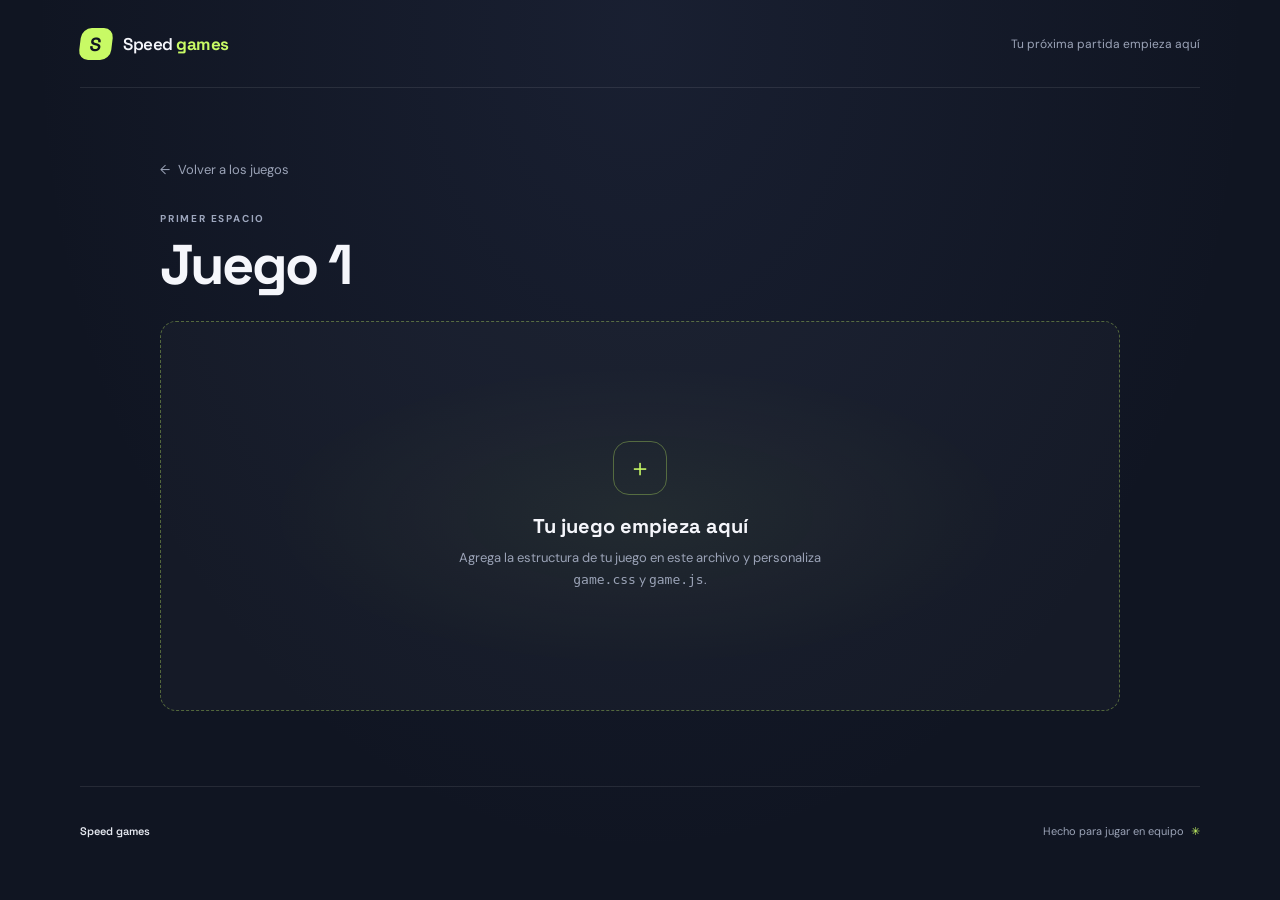
==== juegos/juego-1/index.html @ b3da5c05 "principal" ====
<!doctype html>
<html lang="es">
<head>
  <meta charset="utf-8">
  <meta name="viewport" content="width=device-width, initial-scale=1">
  <meta name="theme-color" content="#101522">
  <title>Juego 1 | Speed games</title>
  <link rel="stylesheet" href="../../styles.css">
  <link rel="stylesheet" href="game.css">
  <script src="game.js" defer></script>
</head>
<body>
  <header class="site-header">
    <a class="brand" href="../../index.html" aria-label="Speed games, inicio">
      <span class="brand-mark" aria-hidden="true">S</span>
      <span>Speed <strong>games</strong></span>
    </a>
    <span class="header-note">Tu próxima partida empieza aquí</span>
  </header>
  <main class="game-page">
    <a class="back-link" href="../../index.html"><span aria-hidden="true">←</span> Volver a los juegos</a>
    <p class="eyebrow">PRIMER ESPACIO</p>
    <h1>Juego 1</h1>
    <section class="game-stage" aria-label="Área de juego">
      <div class="stage-message">
        <span class="stage-symbol" aria-hidden="true">＋</span>
        <h2>Tu juego empieza aquí</h2>
        <p>Agrega la estructura de tu juego en este archivo y personaliza <code>game.css</code> y <code>game.js</code>.</p>
      </div>
    </section>
  </main>
  <footer class="site-footer">
    <span>Speed games</span>
    <span>Hecho para jugar en equipo <span aria-hidden="true">✳</span></span>
  </footer>
</body>
</html>
---- styles.css ----
@import url("https://fonts.googleapis.com/css2?family=DM+Sans:wght@400;500;600;700&family=Space+Grotesk:wght@400;500;600;700&display=swap");

:root {
  color-scheme: dark;
  font-family: "DM Sans", sans-serif;
  color: #f5f6fb;
  background: #101522;
  font-synthesis: none;
  text-rendering: optimizeLegibility;
  --muted: #9ba3b7;
  --lime: #c8fa65;
}

* {
  box-sizing: border-box;
}

body {
  min-width: 320px;
  min-height: 100vh;
  margin: 0;
  background:
    radial-gradient(ellipse at 50% 3%, rgba(86, 102, 153, 0.13), transparent 38rem),
    #101522;
}

a {
  color: inherit;
}

.site-header,
.site-footer {
  display: flex;
  align-items: center;
  justify-content: space-between;
  width: min(1120px, calc(100% - 64px));
  margin-inline: auto;
}

.site-header {
  height: 88px;
  border-bottom: 1px solid rgba(255, 255, 255, 0.09);
}

.brand {
  display: inline-flex;
  align-items: center;
  gap: 11px;
  font-family: "Space Grotesk", sans-serif;
  font-size: 17px;
  font-weight: 600;
  text-decoration: none;
  letter-spacing: -0.5px;
}

.brand strong {
  color: var(--lime);
}

.brand-mark {
  display: grid;
  width: 32px;
  height: 32px;
  place-items: center;
  border-radius: 10px;
  color: #101522;
  background: var(--lime);
  font-size: 19px;
  font-weight: 700;
  transform: skew(-7deg);
}

.header-note {
  color: var(--muted);
  font-size: 12px;
}

.hero {
  padding: 94px 24px 73px;
  text-align: center;
}

.eyebrow {
  margin: 0;
  color: #9da6bd;
  font-size: 10px;
  font-weight: 700;
  letter-spacing: 1.8px;
}

.hero .eyebrow {
  display: inline-flex;
  align-items: center;
  gap: 9px;
}

.status-dot {
  width: 7px;
  height: 7px;
  border-radius: 50%;
  background: var(--lime);
  box-shadow: 0 0 12px rgba(200, 250, 101, 0.6);
}

h1,
h2,
h3,
p {
  margin-top: 0;
}

h1,
h2,
h3 {
  font-family: "Space Grotesk", sans-serif;
}

h1 {
  margin: 19px 0 12px;
  font-size: clamp(52px, 8vw, 82px);
  line-height: 1;
  letter-spacing: -5px;
}

h1 span {
  color: var(--lime);
}

.hero-copy {
  margin: 0;
  color: var(--muted);
  font-size: 15px;
  line-height: 1.8;
}

.games-section {
  width: min(1120px, calc(100% - 64px));
  margin: 0 auto;
}

.section-heading {
  display: flex;
  align-items: end;
  justify-content: space-between;
  margin-bottom: 22px;
}

.section-heading h2 {
  margin: 8px 0 0;
  font-size: 24px;
  letter-spacing: -0.7px;
}

.game-count {
  color: var(--lime);
  font-family: "Space Grotesk", sans-serif;
  font-size: 15px;
  font-weight: 700;
}

.game-count span {
  margin-left: 5px;
  color: var(--muted);
  font-family: "DM Sans", sans-serif;
  font-size: 9px;
  letter-spacing: 1.2px;
}

.game-grid {
  display: grid;
  grid-template-columns: repeat(3, minmax(0, 1fr));
  gap: 18px;
}

.game-card {
  position: relative;
  display: flex;
  min-height: 286px;
  flex-direction: column;
  justify-content: space-between;
  overflow: hidden;
  padding: 23px;
  border: 1px solid rgba(255, 255, 255, 0.1);
  border-radius: 15px;
  background: linear-gradient(145deg, rgba(255, 255, 255, 0.055), rgba(255, 255, 255, 0.015));
  transition: border-color 180ms ease, transform 180ms ease, background 180ms ease;
}

.game-card:hover {
  transform: translateY(-4px);
  border-color: rgba(200, 250, 101, 0.46);
  background: linear-gradient(145deg, rgba(200, 250, 101, 0.08), rgba(255, 255, 255, 0.018));
}

.card-topline {
  display: flex;
  align-items: center;
  justify-content: space-between;
  color: #b6bed0;
  font-family: "Space Grotesk", sans-serif;
  font-size: 12px;
}

.card-icon {
  display: grid;
  width: 29px;
  height: 29px;
  place-items: center;
  border: 1px solid rgba(255, 255, 255, 0.16);
  border-radius: 50%;
  color: var(--lime);
  font-size: 15px;
}

.card-content {
  position: relative;
  z-index: 1;
}

.card-category {
  margin-bottom: 9px;
  color: #a4adc1;
  font-size: 9px;
  font-weight: 700;
  letter-spacing: 1.45px;
}

.game-card h3 {
  margin-bottom: 7px;
  font-size: 25px;
  letter-spacing: -0.8px;
}

.card-description {
  margin-bottom: 22px;
  color: var(--muted);
  font-size: 12px;
  line-height: 1.6;
}

.play-link {
  display: inline-flex;
  align-items: center;
  gap: 9px;
  color: var(--lime);
  font-size: 12px;
  font-weight: 700;
  text-decoration: none;
}

.play-link span {
  font-size: 17px;
  transition: transform 180ms ease;
}

.play-link:hover span {
  transform: translateX(4px);
}

.play-link:focus-visible,
.brand:focus-visible,
.back-link:focus-visible {
  outline: 2px solid var(--lime);
  outline-offset: 4px;
  border-radius: 3px;
}

.card-decoration {
  position: absolute;
  right: -9px;
  bottom: -33px;
  color: rgba(255, 255, 255, 0.027);
  font-family: "Space Grotesk", sans-serif;
  font-size: 150px;
  font-weight: 700;
  line-height: 1;
  pointer-events: none;
}

.game-card--two .card-icon {
  color: #9f9aff;
}

.game-card--three .card-icon {
  color: #ff9a76;
}

.site-footer {
  min-height: 88px;
  margin-top: 75px;
  border-top: 1px solid rgba(255, 255, 255, 0.09);
  color: var(--muted);
  font-size: 11px;
}

.site-footer > span:first-child {
  color: #e5e8f0;
  font-family: "Space Grotesk", sans-serif;
  font-weight: 600;
}

.site-footer > span:last-child span {
  margin-left: 4px;
  color: var(--lime);
}

.game-page {
  width: min(960px, calc(100% - 48px));
  margin: 70px auto 0;
}

.back-link {
  display: inline-flex;
  align-items: center;
  gap: 8px;
  margin-bottom: 34px;
  color: var(--muted);
  font-size: 13px;
  text-decoration: none;
}

.back-link:hover {
  color: var(--lime);
}

.game-page h1 {
  margin: 12px 0 28px;
  font-size: clamp(38px, 6vw, 56px);
  letter-spacing: -2.5px;
}

.game-stage {
  display: grid;
  min-height: 390px;
  padding: 32px;
  place-items: center;
  border: 1px dashed rgba(200, 250, 101, 0.35);
  border-radius: 16px;
  background:
    radial-gradient(ellipse at center, rgba(200, 250, 101, 0.055), transparent 55%),
    rgba(255, 255, 255, 0.025);
  text-align: center;
}

.stage-message {
  max-width: 410px;
}

.stage-symbol {
  display: grid;
  width: 54px;
  height: 54px;
  margin: 0 auto 18px;
  place-items: center;
  border: 1px solid rgba(200, 250, 101, 0.32);
  border-radius: 16px;
  color: var(--lime);
  font-size: 24px;
}

.stage-message h2 {
  margin-bottom: 8px;
  font-size: 20px;
}

.stage-message p {
  margin-bottom: 0;
  color: var(--muted);
  font-size: 13px;
  line-height: 1.7;
}

@media (max-width: 760px) {
  .game-grid {
    grid-template-columns: 1fr;
  }

  .game-card {
    min-height: 245px;
  }

  .hero {
    padding: 76px 24px 58px;
  }

  .site-footer {
    margin-top: 54px;
  }
}

@media (max-width: 480px) {
  .site-header,
  .site-footer,
  .games-section {
    width: calc(100% - 40px);
  }

  .header-note {
    max-width: 115px;
    text-align: right;
  }

  h1 {
    letter-spacing: -3px;
  }

  .site-footer {
    gap: 15px;
    font-size: 10px;
  }

  .game-page {
    margin-top: 44px;
  }

  .game-stage {
    min-height: 320px;
    padding: 22px;
  }
}

@media (prefers-reduced-motion: reduce) {
  *,
  *::before,
  *::after {
    scroll-behavior: auto !important;
    transition-duration: 0.01ms !important;
  }
}
---- juegos/juego-1/game.css ----
/* Agrega aquí los estilos propios del Juego 1. */
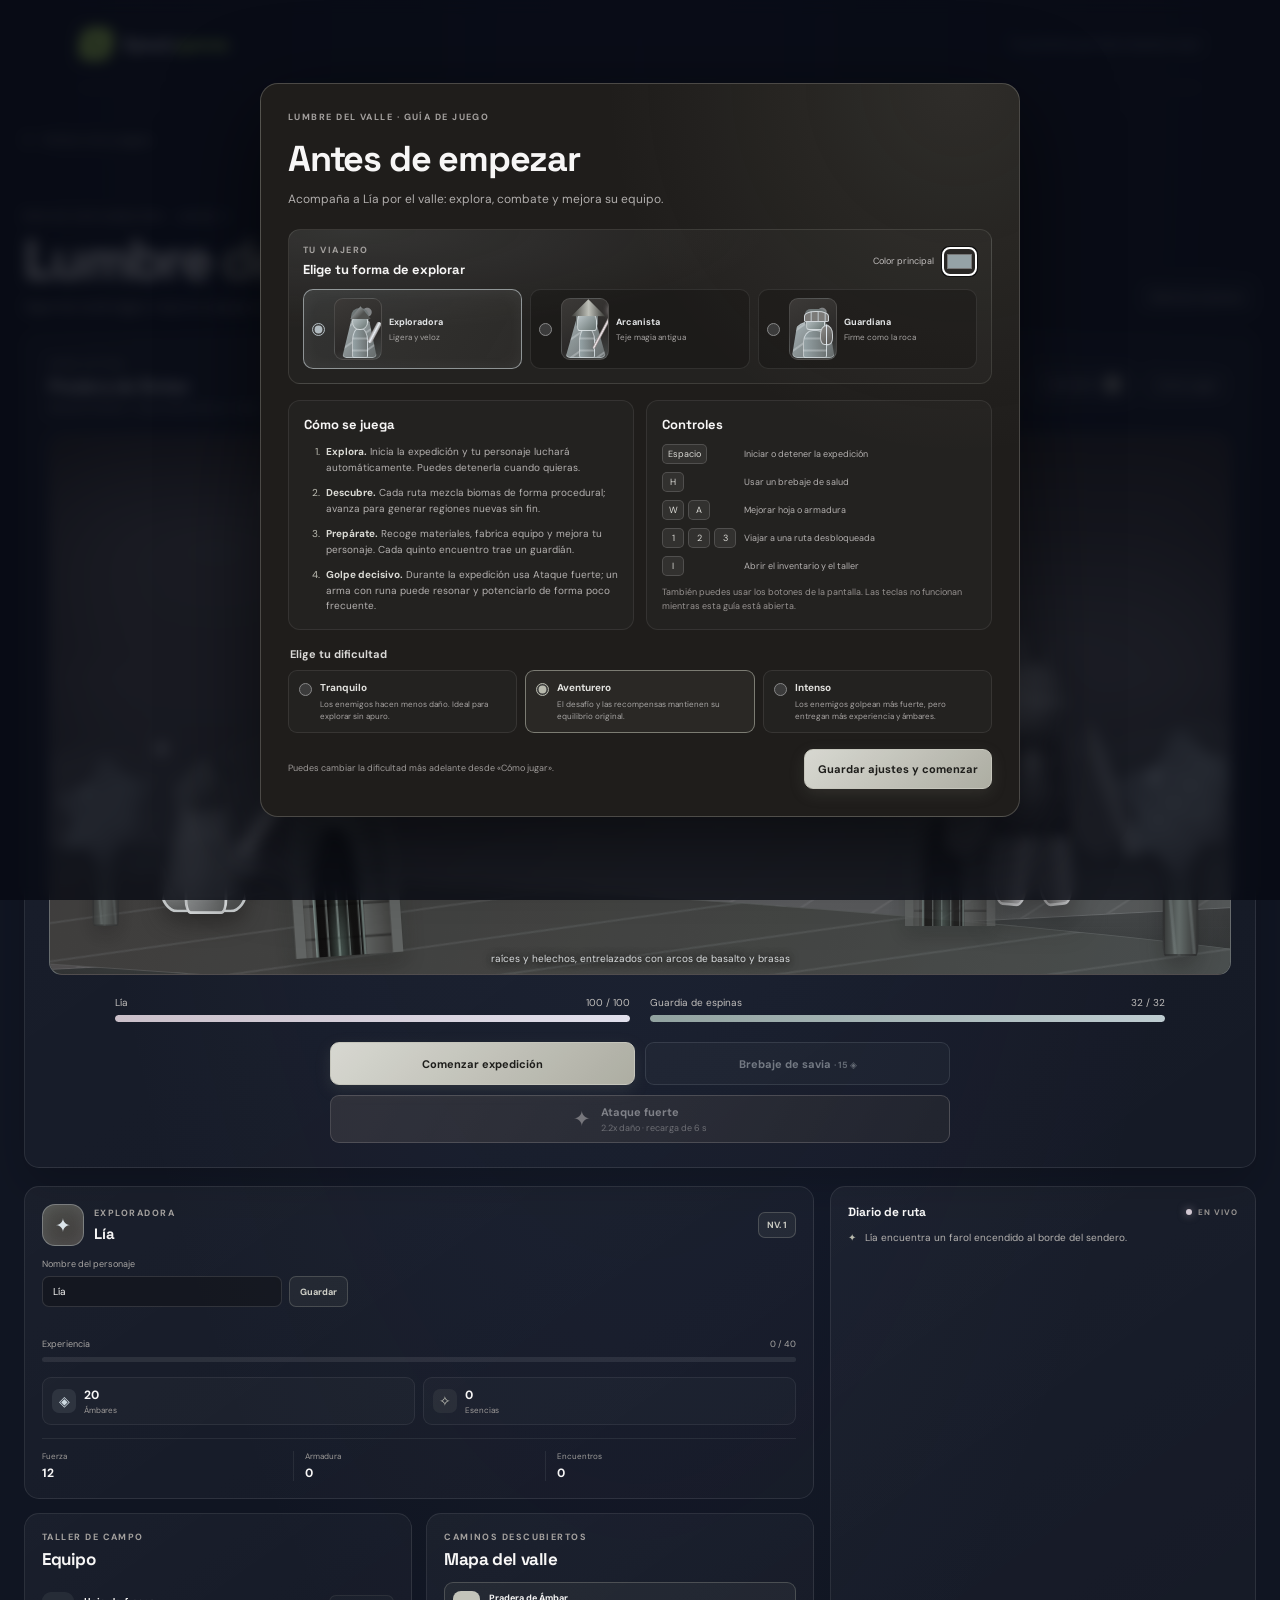
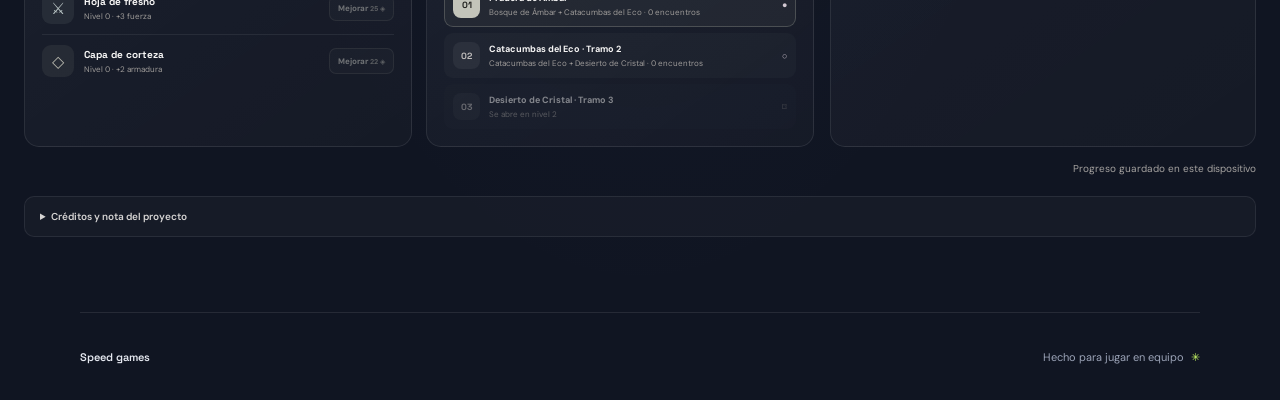
==== commit 3a6a3f3c: "lumbre del valle" ====
--- a/juegos/juego-1/index.html
+++ b/juegos/juego-1/index.html
@@ -4,12 +4,13 @@
   <meta charset="utf-8">
   <meta name="viewport" content="width=device-width, initial-scale=1">
   <meta name="theme-color" content="#101522">
-  <title>Juego 1 | Speed games</title>
+  <meta name="description" content="Explora mundos procedurales sin fin y elige tu personaje en Lumbre del Valle, un RPG original de Speed games.">
+  <title>Lumbre del Valle | Speed games</title>
   <link rel="stylesheet" href="../../styles.css">
   <link rel="stylesheet" href="game.css">
   <script src="game.js" defer></script>
 </head>
-<body>
+<body class="game-theme-blue">
   <header class="site-header">
     <a class="brand" href="../../index.html" aria-label="Speed games, inicio">
       <span class="brand-mark" aria-hidden="true">S</span>
@@ -17,18 +18,357 @@
     </a>
     <span class="header-note">Tu próxima partida empieza aquí</span>
   </header>
-  <main class="game-page">
+
+  <main class="game-page expedition-page">
     <a class="back-link" href="../../index.html"><span aria-hidden="true">←</span> Volver a los juegos</a>
-    <p class="eyebrow">PRIMER ESPACIO</p>
-    <h1>Juego 1</h1>
-    <section class="game-stage" aria-label="Área de juego">
-      <div class="stage-message">
-        <span class="stage-symbol" aria-hidden="true">＋</span>
-        <h2>Tu juego empieza aquí</h2>
-        <p>Agrega la estructura de tu juego en este archivo y personaliza <code>game.css</code> y <code>game.js</code>.</p>
+
+    <section class="expedition-heading" aria-labelledby="game-title">
+      <div>
+        <p class="eyebrow">RPG DE EXPLORACIÓN · JUEGO 1</p>
+        <h1 id="game-title">Lumbre <span>del Valle</span></h1>
+        <p class="expedition-subtitle">Sigue las luciérnagas, mejora tu equipo y descubre qué despierta bajo las raíces.</p>
+      </div>
+      <div class="heading-actions">
+        <button class="quiet-button" id="reset-game" type="button">Reiniciar aventura</button>
       </div>
     </section>
+
+    <div class="game-layout">
+      <section class="adventure-panel" aria-label="Expedición">
+        <div class="panel-heading">
+          <div>
+            <p class="panel-kicker">ZONA ACTUAL</p>
+            <h2 id="zone-name">Pradera de Ámbar</h2>
+            <p class="world-mix" id="world-mix">Bosque de Ámbar · Ruinas antiguas</p>
+          </div>
+          <div class="game-screen-controls">
+            <div class="panel-badges">
+              <span class="mode-pill" id="mode-indicator">AVENTURERO</span>
+              <span class="enemy-tag" id="enemy-tag">CRIATURA</span>
+            </div>
+            <div class="screen-actions">
+              <button class="quiet-button inventory-open" id="inventory-open" type="button">Inventario <span class="inventory-count" id="inventory-count">0</span></button>
+              <button class="quiet-button" id="guide-open" type="button">Cómo jugar</button>
+            </div>
+          </div>
+        </div>
+
+        <div class="landscape-scene" id="landscape-scene" data-biome="forest" data-secondary="dungeon" data-variant="0" aria-label="Escena de aventura">
+          <span class="scene-moon" aria-hidden="true"></span>
+          <span class="scene-star scene-star--one" aria-hidden="true">✦</span>
+          <span class="scene-star scene-star--two" aria-hidden="true">✧</span>
+          <div class="scene-ridges" aria-hidden="true">
+            <span class="scene-ridge scene-ridge--far"></span>
+            <span class="scene-ridge scene-ridge--near"></span>
+          </div>
+          <span class="scene-hill scene-hill--far" aria-hidden="true"></span>
+          <span class="scene-hill scene-hill--near" aria-hidden="true"></span>
+          <div class="world-props" id="world-props" aria-hidden="true"></div>
+
+          <div class="duel">
+            <div class="traveler" id="traveler" aria-label="Lía, exploradora">
+              <span class="traveler-lantern" aria-hidden="true">✦</span>
+              <span class="traveler-hood" aria-hidden="true"></span>
+              <span class="traveler-cape" aria-hidden="true"></span>
+              <span class="traveler-body" aria-hidden="true"></span>
+              <img class="traveler-armor" id="armor-design-in-scene" alt="" hidden>
+              <span class="traveler-head" aria-hidden="true"></span>
+              <span class="traveler-satchel" aria-hidden="true"></span>
+              <span class="traveler-weapon" aria-hidden="true"></span>
+            </div>
+            <span class="duel-spark" aria-hidden="true">✧</span>
+            <div class="creature" id="creature" role="img" aria-label="Enemigo">
+              <span class="monster-silhouette" aria-hidden="true">
+                <span class="monster-aura"></span>
+                <span class="monster-crown"></span>
+                <span class="monster-arm monster-arm--left"></span>
+                <span class="monster-arm monster-arm--right"></span>
+                <span class="monster-head"><span class="monster-eyes"></span></span>
+                <span class="monster-torso"><span class="monster-mark"></span></span>
+                <span class="monster-leg monster-leg--left"></span>
+                <span class="monster-leg monster-leg--right"></span>
+                <span class="monster-weapon"></span>
+                <span class="monster-tail"></span>
+              </span>
+            </div>
+          </div>
+          <p class="scene-caption" id="scene-caption">La bruma se abre a tu paso.</p>
+        </div>
+
+        <div class="combat-bars">
+          <div class="health-row">
+            <div class="bar-label"><span id="hero-name">Lía</span><span id="hero-hp-label">100 / 100</span></div>
+            <div class="meter"><span class="meter-fill meter-fill--hero" id="hero-health"></span></div>
+          </div>
+          <div class="health-row">
+            <div class="bar-label"><span id="enemy-name">Brote feral</span><span id="enemy-hp-label">28 / 28</span></div>
+            <div class="meter"><span class="meter-fill meter-fill--enemy" id="enemy-health"></span></div>
+          </div>
+        </div>
+
+        <div class="action-row">
+          <button class="primary-action" id="expedition-toggle" type="button">Comenzar expedición</button>
+          <button class="secondary-action" id="heal-button" type="button">Brebaje de savia <span id="potion-cost">· 15 ◈</span></button>
+          <button class="strong-action" id="strong-attack-button" type="button" disabled aria-describedby="strong-attack-hint">
+            <span class="strong-action-icon" aria-hidden="true">✦</span>
+            <span class="strong-action-copy">
+              <strong id="strong-attack-label">Ataque fuerte</strong>
+              <small id="strong-attack-hint">2.2x daño · disponible durante el combate</small>
+            </span>
+          </button>
+        </div>
+
+      </section>
+
+      <section class="lower-dashboard" aria-label="Información de la aventura">
+        <aside class="side-column" aria-label="Personaje y equipo">
+        <section class="character-panel">
+          <div class="character-heading">
+            <div class="portrait" aria-hidden="true"><span>✦</span></div>
+            <div>
+              <p class="panel-kicker" id="hero-role">EXPLORADORA</p>
+              <h2 id="character-name">Lía</h2>
+            </div>
+            <span class="level-badge">NV. <span id="hero-level">1</span></span>
+          </div>
+          <form class="name-editor" id="character-name-form">
+            <label for="character-name-input">Nombre del personaje</label>
+            <div class="name-editor-row">
+              <input id="character-name-input" name="character-name" type="text" maxlength="18" value="Lía" autocomplete="off" required>
+              <button class="name-save-button" type="submit">Guardar</button>
+            </div>
+            <span class="name-status" id="character-name-status" role="status" aria-live="polite"></span>
+          </form>
+          <div class="xp-heading"><span>Experiencia</span><span id="xp-label">0 / 40</span></div>
+          <div class="meter meter--xp"><span class="meter-fill meter-fill--xp" id="xp-meter"></span></div>
+          <div class="resource-grid">
+            <div class="resource"><span class="resource-icon resource-icon--coin" aria-hidden="true">◈</span><span><strong id="coin-count">20</strong><small>Ámbares</small></span></div>
+            <div class="resource"><span class="resource-icon resource-icon--essence" aria-hidden="true">✧</span><span><strong id="essence-count">0</strong><small>Esencias</small></span></div>
+          </div>
+          <div class="stat-grid">
+            <div><span>Fuerza</span><strong id="attack-stat">12</strong></div>
+            <div><span>Armadura</span><strong id="armor-stat">0</strong></div>
+            <div><span>Encuentros</span><strong id="kill-count">0</strong></div>
+          </div>
+        </section>
+
+        <section class="equipment-panel" aria-labelledby="equipment-title">
+          <div class="panel-section-heading">
+            <div><p class="panel-kicker">TALLER DE CAMPO</p><h2 id="equipment-title">Equipo</h2></div>
+          </div>
+          <article class="upgrade-card">
+            <div class="upgrade-icon upgrade-icon--blade" aria-hidden="true">⚔</div>
+            <div class="upgrade-copy"><h3>Hoja de fresno</h3><p>Nivel <span id="weapon-level">0</span> · +3 fuerza</p></div>
+            <button class="upgrade-button" id="weapon-upgrade" type="button">Mejorar <span id="weapon-cost">25 ◈</span></button>
+          </article>
+          <article class="upgrade-card">
+            <div class="upgrade-icon upgrade-icon--cloak" aria-hidden="true">◇</div>
+            <div class="upgrade-copy"><h3>Capa de corteza</h3><p>Nivel <span id="armor-level">0</span> · +2 armadura</p></div>
+            <button class="upgrade-button" id="armor-upgrade" type="button">Mejorar <span id="armor-cost">22 ◈</span></button>
+          </article>
+        </section>
+
+        <section class="route-panel" aria-labelledby="route-title">
+          <div class="panel-section-heading">
+            <div><p class="panel-kicker">CAMINOS DESCUBIERTOS</p><h2 id="route-title">Mapa del valle</h2></div>
+          </div>
+          <div class="route-list" id="route-list">
+            <button class="route-button" type="button" data-zone="0">
+              <span class="route-marker" aria-hidden="true">01</span><span class="route-copy"><strong>Pradera de Ámbar</strong><small>Entre hierbas doradas</small></span><span class="route-state" aria-hidden="true">●</span>
+            </button>
+            <button class="route-button" type="button" data-zone="1" data-required-level="3">
+              <span class="route-marker" aria-hidden="true">02</span><span class="route-copy"><strong>Laguna de Vidrio</strong><small>Se abre en nivel 3</small></span><span class="route-state" aria-hidden="true">⌑</span>
+            </button>
+            <button class="route-button" type="button" data-zone="2" data-required-level="5">
+              <span class="route-marker" aria-hidden="true">03</span><span class="route-copy"><strong>Ruinas Celestes</strong><small>Se abre en nivel 5</small></span><span class="route-state" aria-hidden="true">⌑</span>
+            </button>
+          </div>
+        </section>
+        </aside>
+
+        <section class="journal lower-info-panel" aria-labelledby="journal-title">
+          <div class="journal-heading">
+            <h3 id="journal-title">Diario de ruta</h3>
+            <span class="live-indicator"><span aria-hidden="true"></span> EN VIVO</span>
+          </div>
+          <ol class="journal-list" id="journal-list" aria-live="polite" aria-relevant="additions"></ol>
+        </section>
+      </section>
+    </div>
+
+    <div class="save-status" id="save-status" role="status" aria-live="polite">Progreso guardado en este dispositivo</div>
+
+    <details class="credits-panel">
+      <summary>Créditos y nota del proyecto</summary>
+      <p><strong>Lumbre del Valle</strong> es una creación original para Speed games. Su código, mundo, personajes, textos e interfaz se han creado para este proyecto. Stone Story RPG se reconoce únicamente como la referencia mencionada por el equipo; este juego no está afiliado a sus creadores ni utiliza sus recursos.</p>
+    </details>
   </main>
+
+  <dialog class="guide-dialog" id="guide-dialog" aria-labelledby="guide-title">
+    <div class="guide-card">
+      <div class="guide-topline">
+        <p class="panel-kicker">LUMBRE DEL VALLE · GUÍA DE JUEGO</p>
+        <button class="guide-close" id="guide-close" type="button" aria-label="Cerrar guía" hidden>×</button>
+      </div>
+      <h2 id="guide-title">Antes de empezar</h2>
+      <p class="guide-intro" id="guide-intro">Acompaña a Lía por el valle: explora, combate y mejora su equipo.</p>
+
+      <section class="hero-picker" aria-labelledby="hero-picker-title">
+        <div class="hero-picker-heading">
+          <div>
+            <p class="panel-kicker">TU VIAJERO</p>
+            <h3 id="hero-picker-title">Elige tu forma de explorar</h3>
+          </div>
+          <label class="hero-color-picker" for="hero-color-picker">
+            Color principal
+            <input id="hero-color-picker" type="color" value="#d59663">
+          </label>
+        </div>
+        <div class="hero-options">
+          <label class="hero-option">
+            <input type="radio" name="hero-style" value="scout" checked>
+            <span class="hero-preview hero-preview--scout" aria-hidden="true">
+              <span class="preview-cape"></span><span class="preview-body"></span>
+              <span class="preview-head"></span><span class="preview-gear"></span>
+            </span>
+            <span class="hero-option-copy"><strong>Exploradora</strong><small>Ligera y veloz</small></span>
+          </label>
+          <label class="hero-option">
+            <input type="radio" name="hero-style" value="arcanist">
+            <span class="hero-preview hero-preview--arcanist" aria-hidden="true">
+              <span class="preview-cape"></span><span class="preview-body"></span>
+              <span class="preview-head"></span><span class="preview-gear"></span>
+            </span>
+            <span class="hero-option-copy"><strong>Arcanista</strong><small>Teje magia antigua</small></span>
+          </label>
+          <label class="hero-option">
+            <input type="radio" name="hero-style" value="warden">
+            <span class="hero-preview hero-preview--warden" aria-hidden="true">
+              <span class="preview-cape"></span><span class="preview-body"></span>
+              <span class="preview-head"></span><span class="preview-gear"></span>
+            </span>
+            <span class="hero-option-copy"><strong>Guardiana</strong><small>Firme como la roca</small></span>
+          </label>
+        </div>
+      </section>
+
+      <div class="guide-grid">
+        <section class="guide-section" aria-labelledby="guide-how-title">
+          <h3 id="guide-how-title">Cómo se juega</h3>
+          <ol class="guide-steps">
+            <li><span><strong>Explora.</strong> Inicia la expedición y tu personaje luchará automáticamente. Puedes detenerla cuando quieras.</span></li>
+            <li><span><strong>Descubre.</strong> Cada ruta mezcla biomas de forma procedural; avanza para generar regiones nuevas sin fin.</span></li>
+            <li><span><strong>Prepárate.</strong> Recoge materiales, fabrica equipo y mejora tu personaje. Cada quinto encuentro trae un guardián.</span></li>
+            <li><span><strong>Golpe decisivo.</strong> Durante la expedición usa Ataque fuerte; un arma con runa puede resonar y potenciarlo de forma poco frecuente.</span></li>
+          </ol>
+        </section>
+        <section class="guide-section" aria-labelledby="guide-controls-title">
+          <h3 id="guide-controls-title">Controles</h3>
+          <dl class="control-list">
+            <div><dt><kbd>Espacio</kbd></dt><dd>Iniciar o detener la expedición</dd></div>
+            <div><dt><kbd>H</kbd></dt><dd>Usar un brebaje de salud</dd></div>
+            <div><dt><kbd>W</kbd> <kbd>A</kbd></dt><dd>Mejorar hoja o armadura</dd></div>
+            <div><dt><kbd>1</kbd> <kbd>2</kbd> <kbd>3</kbd></dt><dd>Viajar a una ruta desbloqueada</dd></div>
+            <div><dt><kbd>I</kbd></dt><dd>Abrir el inventario y el taller</dd></div>
+          </dl>
+          <p class="guide-hint">También puedes usar los botones de la pantalla. Las teclas no funcionan mientras esta guía está abierta.</p>
+        </section>
+      </div>
+
+      <fieldset class="difficulty-options">
+        <legend>Elige tu dificultad</legend>
+        <label class="difficulty-card">
+          <input type="radio" name="difficulty" value="calm">
+          <span class="difficulty-copy"><strong>Tranquilo</strong><small>Los enemigos hacen menos daño. Ideal para explorar sin apuro.</small></span>
+        </label>
+        <label class="difficulty-card">
+          <input type="radio" name="difficulty" value="standard" checked>
+          <span class="difficulty-copy"><strong>Aventurero</strong><small>El desafío y las recompensas mantienen su equilibrio original.</small></span>
+        </label>
+        <label class="difficulty-card">
+          <input type="radio" name="difficulty" value="challenge">
+          <span class="difficulty-copy"><strong>Intenso</strong><small>Los enemigos golpean más fuerte, pero entregan más experiencia y ámbares.</small></span>
+        </label>
+      </fieldset>
+
+      <div class="guide-actions">
+        <p id="guide-footnote">Puedes cambiar la dificultad más adelante desde «Cómo jugar».</p>
+        <button class="primary-action" id="guide-continue" type="button">Guardar ajustes y comenzar</button>
+      </div>
+    </div>
+  </dialog>
+
+  <dialog class="inventory-dialog" id="inventory-dialog" aria-labelledby="inventory-title">
+    <div class="inventory-shell">
+      <div class="inventory-header">
+        <div>
+          <p class="panel-kicker">MOCHILA Y TALLER</p>
+          <h2 id="inventory-title">Inventario de <span id="inventory-character-name">Lía</span></h2>
+          <p>Los objetos se guardan automáticamente. Abrir el inventario pausa la expedición.</p>
+        </div>
+        <button class="guide-close" id="inventory-close" type="button" aria-label="Cerrar inventario">×</button>
+      </div>
+
+      <section class="inventory-materials" aria-labelledby="materials-title">
+        <div class="inventory-section-heading">
+          <div><p class="panel-kicker">RECURSOS RECOGIDOS</p><h3 id="materials-title">Materiales</h3></div>
+          <span class="inventory-hint">Caen al derrotar criaturas</span>
+        </div>
+        <div class="material-grid">
+          <div class="material-card"><span class="material-icon material-icon--branch" aria-hidden="true">♧</span><span><strong>Ramas</strong><small>Para mangos y protecciones</small></span><b id="branch-count">0</b></div>
+          <div class="material-card"><span class="material-icon material-icon--stone" aria-hidden="true">⬟</span><span><strong>Rocas</strong><small>Para filos y refuerzos</small></span><b id="stone-count">0</b></div>
+          <div class="material-card"><span class="material-icon material-icon--metal" aria-hidden="true">◈</span><span><strong>Metal</strong><small>Para equipo de forja</small></span><b id="metal-count">0</b></div>
+          <div class="material-card"><span class="material-icon material-icon--rune" aria-hidden="true">✧</span><span><strong>Runas</strong><small>Muy raras; potencian equipo</small></span><b id="rune-count">0</b></div>
+        </div>
+      </section>
+
+      <section class="inventory-crafting" aria-labelledby="crafting-title">
+        <div class="inventory-section-heading">
+          <div><p class="panel-kicker">RECETAS</p><h3 id="crafting-title">Forjar equipo</h3></div>
+        </div>
+        <div class="recipe-grid" id="recipe-list"></div>
+      </section>
+
+      <section class="inventory-gear" aria-labelledby="gear-title">
+        <div class="inventory-section-heading">
+          <div><p class="panel-kicker">EQUIPO CREADO</p><h3 id="gear-title">Tu equipo</h3></div>
+        </div>
+        <div class="gear-inventory-grid">
+          <section class="gear-list-panel" aria-labelledby="weapons-title">
+            <h4 id="weapons-title">Armas</h4>
+            <div class="inventory-items" id="weapon-items"></div>
+            <button class="rune-button" id="rune-weapon" type="button">Engarzar runa en el arma equipada</button>
+          </section>
+          <section class="gear-list-panel" aria-labelledby="armors-title">
+            <h4 id="armors-title">Armaduras</h4>
+            <div class="inventory-items" id="armor-items"></div>
+            <button class="rune-button" id="rune-armor" type="button">Engarzar runa en la armadura equipada</button>
+          </section>
+        </div>
+      </section>
+
+      <section class="design-panel" aria-labelledby="design-title">
+        <div class="inventory-section-heading">
+          <div><p class="panel-kicker">DISEÑO PERSONAL</p><h3 id="design-title">Dibuja tu armadura</h3></div>
+        </div>
+        <p class="design-description">Arrastra el ratón o el dedo sobre la silueta para dibujar. Elige color y grosor, usa el borrador si lo necesitas y guarda para ver el diseño en la exploradora.</p>
+        <div class="design-tools">
+          <label class="color-tool">Color <input id="design-color" type="color" value="#f6d58d"></label>
+          <label class="size-tool">Pincel <input id="design-size" type="range" min="2" max="22" value="8"><span id="design-size-label">8</span></label>
+          <button class="design-tool-button" id="design-eraser" type="button" aria-pressed="false">Borrador</button>
+          <button class="design-tool-button" id="design-clear" type="button">Limpiar</button>
+        </div>
+        <div class="design-canvas-wrap">
+          <canvas id="armor-design-canvas" width="320" height="200" aria-label="Lienzo para dibujar el diseño de la armadura"></canvas>
+        </div>
+        <div class="design-footer">
+          <span id="design-status" role="status" aria-live="polite">Tu diseño aparecerá sobre la armadura equipada.</span>
+          <button class="primary-action" id="design-save" type="button">Guardar diseño</button>
+        </div>
+      </section>
+    </div>
+  </dialog>
+
   <footer class="site-footer">
     <span>Speed games</span>
     <span>Hecho para jugar en equipo <span aria-hidden="true">✳</span></span>
--- a/juegos/juego-1/game.css
+++ b/juegos/juego-1/game.css
@@ -1 +1,3053 @@
-/* Agrega aquí los estilos propios del Juego 1. */
+.expedition-page {
+  width: min(1280px, calc(100% - 48px));
+  margin-top: 40px;
+}
+
+.expedition-heading {
+  display: flex;
+  align-items: end;
+  justify-content: space-between;
+  gap: 24px;
+  margin: 28px 0 15px;
+}
+
+.expedition-heading h1 {
+  margin: 9px 0 8px;
+  font-size: clamp(38px, 5vw, 56px);
+  letter-spacing: -2.7px;
+}
+
+.expedition-heading h1 span {
+  color: #d3a9ff;
+}
+
+.heading-actions {
+  display: flex;
+  flex: 0 0 auto;
+  align-items: center;
+  gap: 8px;
+}
+
+.expedition-subtitle {
+  max-width: 580px;
+  margin: 0;
+  color: #a7aec0;
+  font-size: 13px;
+  line-height: 1.7;
+}
+
+.quiet-button,
+.secondary-action,
+.upgrade-button,
+.route-button,
+.primary-action {
+  font: inherit;
+}
+
+.quiet-button {
+  flex: 0 0 auto;
+  margin-bottom: 3px;
+  padding: 10px 13px;
+  border: 1px solid rgba(255, 255, 255, 0.13);
+  border-radius: 9px;
+  color: #bdc3d2;
+  background: rgba(255, 255, 255, 0.035);
+  font-size: 11px;
+  cursor: pointer;
+}
+
+.quiet-button:hover {
+  border-color: rgba(211, 169, 255, 0.6);
+  color: #f0e2ff;
+}
+
+.save-status {
+  min-height: 17px;
+  margin: 15px 0 0;
+  color: #99a2b7;
+  font-size: 10px;
+  text-align: right;
+}
+
+.game-layout {
+  display: grid;
+  grid-template-columns: minmax(0, 1fr);
+}
+
+.adventure-panel,
+.character-panel,
+.equipment-panel,
+.route-panel {
+  border: 1px solid rgba(255, 255, 255, 0.09);
+  border-radius: 15px;
+  background: linear-gradient(145deg, rgba(255, 255, 255, 0.045), rgba(255, 255, 255, 0.018));
+}
+
+.adventure-panel {
+  overflow: hidden;
+  padding: 24px;
+  box-shadow: 0 16px 42px rgba(0, 0, 0, 0.18);
+}
+
+.panel-heading,
+.panel-section-heading {
+  display: flex;
+  align-items: center;
+  justify-content: space-between;
+  gap: 12px;
+}
+
+.game-screen-controls {
+  display: flex;
+  align-items: center;
+  justify-content: end;
+  gap: 13px;
+}
+
+.screen-actions {
+  display: flex;
+  align-items: center;
+  gap: 8px;
+}
+
+.panel-badges {
+  display: flex;
+  flex-wrap: wrap;
+  justify-content: end;
+  gap: 7px;
+}
+
+.mode-pill {
+  padding: 6px 9px;
+  border: 1px solid rgba(211, 169, 255, 0.22);
+  border-radius: 99px;
+  color: #d7c3ef;
+  background: rgba(183, 142, 232, 0.07);
+  font-size: 8px;
+  font-weight: 700;
+  letter-spacing: 0.7px;
+}
+
+.panel-kicker {
+  margin: 0 0 5px;
+  color: #98a2b8;
+  font-size: 9px;
+  font-weight: 700;
+  letter-spacing: 1.45px;
+}
+
+.panel-heading h2,
+.panel-section-heading h2 {
+  margin: 0;
+  font-size: 17px;
+  letter-spacing: -0.4px;
+}
+
+.world-mix {
+  margin: 5px 0 0;
+  color: #b7c8b0;
+  font-size: 9px;
+  letter-spacing: 0.2px;
+  text-transform: capitalize;
+}
+
+.enemy-tag {
+  padding: 6px 9px;
+  border: 1px solid rgba(255, 174, 123, 0.24);
+  border-radius: 99px;
+  color: #ffc294;
+  background: rgba(255, 174, 123, 0.08);
+  font-size: 8px;
+  font-weight: 700;
+  letter-spacing: 1px;
+}
+
+.enemy-tag.is-boss {
+  border-color: rgba(211, 169, 255, 0.4);
+  color: #e4caff;
+  background: rgba(171, 120, 229, 0.13);
+}
+
+.landscape-scene {
+  position: relative;
+  height: clamp(360px, 43vw, 540px);
+  margin-top: 21px;
+  overflow: hidden;
+  border: 1px solid rgba(255, 255, 255, 0.11);
+  border-radius: 13px;
+  background:
+    radial-gradient(ellipse at 72% 21%, rgba(255, 225, 164, 0.35), transparent 10%),
+    radial-gradient(ellipse at 50% 88%, rgba(243, 181, 102, 0.18), transparent 42%),
+    linear-gradient(180deg, #243e3f 0%, #43634d 45%, #72533c 100%);
+  box-shadow: inset 0 0 90px rgba(7, 16, 20, 0.42);
+  isolation: isolate;
+}
+
+.landscape-scene::before,
+.landscape-scene::after {
+  position: absolute;
+  z-index: 1;
+  inset: 0;
+  content: "";
+  pointer-events: none;
+}
+
+.landscape-scene::before {
+  filter: hue-rotate(var(--world-hue, 0deg));
+  background:
+    radial-gradient(ellipse at 14% 20%, rgba(195, 234, 177, 0.18), transparent 20%),
+    radial-gradient(ellipse at 85% 38%, rgba(246, 198, 139, 0.11), transparent 24%),
+    linear-gradient(180deg, rgba(6, 12, 21, 0.04), transparent 44%, rgba(13, 17, 24, 0.31));
+}
+
+.landscape-scene::after {
+  opacity: 0.16;
+  filter: hue-rotate(var(--world-hue, 0deg));
+  background:
+    radial-gradient(circle at 12% 33%, #f5d08d 0 1px, transparent 2px),
+    radial-gradient(circle at 83% 18%, #ecedc3 0 1px, transparent 2px),
+    radial-gradient(circle at 62% 41%, #fff0c1 0 1px, transparent 2px),
+    repeating-radial-gradient(ellipse at 45% 120%, transparent 0 41px, rgba(255, 255, 255, 0.045) 42px 43px, transparent 44px 82px);
+}
+
+.landscape-scene[data-biome="dungeon"] {
+  background:
+    radial-gradient(ellipse at 74% 33%, rgba(255, 126, 67, 0.45), transparent 12%),
+    radial-gradient(ellipse at 28% 72%, rgba(208, 97, 60, 0.2), transparent 35%),
+    repeating-linear-gradient(0deg, rgba(8, 11, 18, 0.1) 0 2px, transparent 2px 48px),
+    linear-gradient(180deg, #292837, #4c3940 55%, #3d3035);
+}
+
+.landscape-scene[data-biome="desert"] {
+  background:
+    radial-gradient(circle at 75% 23%, rgba(255, 232, 161, 0.58) 0 31px, rgba(255, 189, 102, 0.2) 32px 64px, transparent 66px),
+    repeating-linear-gradient(168deg, transparent 0 37px, rgba(255, 221, 155, 0.07) 38px 40px, transparent 41px 58px),
+    linear-gradient(180deg, #754d4e, #ce8053 51%, #895747);
+}
+
+.landscape-scene[data-biome="sea"] {
+  background:
+    radial-gradient(ellipse at 67% 26%, rgba(130, 224, 231, 0.37), transparent 18%),
+    repeating-linear-gradient(177deg, transparent 0 22px, rgba(148, 234, 230, 0.12) 23px 24px, transparent 25px 42px),
+    linear-gradient(180deg, #173b54, #236477 52%, #183f51);
+}
+
+.landscape-scene[data-biome="ruins"] {
+  background:
+    radial-gradient(ellipse at 73% 26%, rgba(219, 180, 255, 0.39), transparent 15%),
+    repeating-linear-gradient(90deg, transparent 0 72px, rgba(219, 190, 255, 0.06) 73px 74px, transparent 75px 142px),
+    linear-gradient(180deg, #35304e, #61516a 53%, #3e3948);
+}
+
+.landscape-scene[data-biome="dungeon"]::before {
+  background:
+    radial-gradient(ellipse at 14% 51%, rgba(255, 137, 73, 0.27), transparent 12%),
+    radial-gradient(ellipse at 84% 60%, rgba(255, 151, 81, 0.19), transparent 10%),
+    repeating-linear-gradient(90deg, transparent 0 62px, rgba(236, 208, 178, 0.045) 63px 64px, transparent 65px 125px),
+    linear-gradient(180deg, rgba(12, 12, 22, 0.08), transparent 42%, rgba(25, 16, 20, 0.24));
+}
+
+.landscape-scene[data-biome="desert"]::before {
+  background:
+    radial-gradient(circle at 14% 29%, rgba(255, 230, 176, 0.42) 0 1px, transparent 3px),
+    radial-gradient(circle at 45% 21%, rgba(255, 216, 159, 0.34) 0 2px, transparent 4px),
+    radial-gradient(circle at 91% 42%, rgba(255, 228, 185, 0.45) 0 1px, transparent 3px),
+    linear-gradient(180deg, rgba(86, 45, 50, 0.06), transparent 58%, rgba(102, 55, 45, 0.22));
+}
+
+.landscape-scene[data-biome="sea"]::before {
+  background:
+    radial-gradient(circle at 12% 29%, transparent 0 4px, rgba(171, 247, 232, 0.55) 5px 6px, transparent 7px),
+    radial-gradient(circle at 33% 44%, transparent 0 3px, rgba(171, 247, 232, 0.42) 4px 5px, transparent 6px),
+    radial-gradient(circle at 87% 35%, transparent 0 5px, rgba(171, 247, 232, 0.48) 6px 7px, transparent 8px),
+    radial-gradient(ellipse at 68% 28%, rgba(97, 220, 224, 0.12), transparent 25%),
+    linear-gradient(180deg, rgba(6, 24, 39, 0.03), transparent 52%, rgba(4, 25, 37, 0.22));
+}
+
+.landscape-scene[data-biome="ruins"]::before {
+  background:
+    radial-gradient(circle at 18% 32%, #efcbff 0 1px, transparent 2px),
+    radial-gradient(circle at 43% 17%, #efcbff 0 1px, transparent 2px),
+    radial-gradient(circle at 92% 43%, #efcbff 0 1px, transparent 2px),
+    repeating-linear-gradient(145deg, transparent 0 78px, rgba(236, 205, 255, 0.07) 79px 80px, transparent 81px 139px),
+    linear-gradient(180deg, transparent, rgba(25, 19, 38, 0.2));
+}
+
+.landscape-scene[data-secondary="forest"]::after {
+  background:
+    radial-gradient(circle at 12% 33%, #f5d08d 0 1px, transparent 2px),
+    radial-gradient(circle at 83% 18%, #ecedc3 0 1px, transparent 2px),
+    repeating-radial-gradient(ellipse at 50% 100%, transparent 0 22px, rgba(145, 203, 121, 0.11) 23px 25px, transparent 26px 37px);
+}
+
+.landscape-scene[data-secondary="dungeon"]::after {
+  opacity: 0.1;
+  background:
+    repeating-linear-gradient(0deg, transparent 0 45px, rgba(235, 174, 120, 0.13) 46px 47px, transparent 48px 83px),
+    repeating-linear-gradient(90deg, transparent 0 83px, rgba(235, 174, 120, 0.08) 84px 85px, transparent 86px 162px);
+}
+
+.landscape-scene[data-secondary="desert"]::after {
+  background:
+    repeating-linear-gradient(173deg, transparent 0 24px, rgba(255, 227, 171, 0.21) 25px 27px, transparent 28px 47px),
+    linear-gradient(0deg, rgba(252, 183, 99, 0.12), transparent 56%);
+}
+
+.landscape-scene[data-secondary="sea"]::after {
+  background:
+    repeating-radial-gradient(ellipse at 48% 110%, transparent 0 18px, rgba(139, 231, 228, 0.2) 19px 21px, transparent 22px 35px),
+    radial-gradient(circle at 22% 40%, rgba(146, 230, 222, 0.23) 0 3px, transparent 4px);
+}
+
+.landscape-scene[data-secondary="ruins"]::after {
+  background:
+    repeating-linear-gradient(133deg, transparent 0 44px, rgba(225, 194, 255, 0.14) 45px 46px, transparent 47px 80px),
+    radial-gradient(circle at 84% 38%, rgba(223, 186, 255, 0.2) 0 2px, transparent 3px);
+}
+
+.landscape-scene[data-variant="1"] .scene-moon {
+  top: 16%;
+  right: 28%;
+  transform: scale(0.82);
+}
+
+.landscape-scene[data-variant="2"] .scene-hill--far {
+  height: 145px;
+  transform: rotate(5deg) translateY(12px);
+}
+
+.landscape-scene[data-variant="2"] .scene-star--one {
+  top: 30%;
+  left: 34%;
+}
+
+.landscape-scene[data-variant="3"] .scene-hill--near {
+  height: 148px;
+  transform: rotate(-5deg) translateY(13px);
+}
+
+.landscape-scene[data-variant="3"] .scene-star--two {
+  top: 29%;
+  right: 22%;
+}
+
+.landscape-scene[data-variant="1"] .world-landmark[data-position="2"] {
+  transform: scale(0.9) rotate(-4deg);
+}
+
+.landscape-scene[data-variant="2"] .world-landmark[data-position="3"] {
+  transform: scale(1.13) rotate(3deg);
+}
+
+.landscape-scene[data-variant="3"] .world-landmark[data-position="4"] {
+  transform: scale(0.9) rotate(-5deg);
+}
+
+.scene-moon {
+  position: absolute;
+  z-index: 2;
+  top: 42px;
+  right: 17%;
+  width: 50px;
+  height: 50px;
+  border: 1px solid rgba(255, 247, 214, 0.72);
+  border-radius: 50%;
+  background:
+    radial-gradient(circle at 34% 30%, #fff3cc 0 2px, transparent 3px),
+    radial-gradient(circle at 64% 58%, rgba(185, 133, 101, 0.4) 0 5px, transparent 6px),
+    radial-gradient(circle at 39% 72%, rgba(185, 133, 101, 0.25) 0 3px, transparent 4px),
+    linear-gradient(135deg, #fff1bd, #e4ad76);
+  box-shadow: 0 0 38px rgba(255, 212, 144, 0.29), inset -7px -5px 12px rgba(113, 81, 87, 0.28);
+}
+
+.landscape-scene[data-biome="desert"] .scene-moon,
+.landscape-scene[data-biome="sea"] .scene-moon {
+  display: none;
+}
+
+.scene-star {
+  position: absolute;
+  z-index: 2;
+  color: rgba(255, 231, 193, 0.88);
+  text-shadow: 0 0 9px rgba(255, 225, 165, 0.8);
+}
+
+.scene-star--one {
+  top: 10%;
+  left: 18%;
+}
+
+.scene-star--two {
+  top: 17%;
+  right: 34%;
+  font-size: 12px;
+}
+
+.scene-ridges {
+  position: absolute;
+  z-index: 2;
+  inset: 0;
+  overflow: hidden;
+  filter: hue-rotate(var(--world-hue, 0deg));
+  pointer-events: none;
+}
+
+.scene-ridge {
+  position: absolute;
+  display: block;
+  border-top: 1px solid rgba(255, 233, 190, 0.15);
+}
+
+.scene-ridge--far {
+  right: -7%;
+  bottom: 24%;
+  left: -7%;
+  height: 39%;
+  clip-path: polygon(0 100%, 0 68%, 9% 51%, 17% 61%, 28% 22%, 38% 55%, 48% 38%, 58% 67%, 70% 25%, 82% 53%, 92% 40%, 100% 58%, 100% 100%);
+  background:
+    repeating-linear-gradient(164deg, transparent 0 17px, rgba(220, 227, 181, 0.15) 18px 19px, transparent 20px 34px),
+    linear-gradient(150deg, #344d46, #69704f 53%, #4a5146);
+  filter: drop-shadow(0 -8px 11px rgba(205, 225, 160, 0.08));
+}
+
+.scene-ridge--near {
+  right: 14%;
+  bottom: 19%;
+  left: 18%;
+  height: 29%;
+  clip-path: polygon(0 100%, 0 65%, 14% 51%, 25% 63%, 39% 25%, 50% 63%, 66% 45%, 82% 69%, 92% 41%, 100% 57%, 100% 100%);
+  background:
+    repeating-linear-gradient(8deg, transparent 0 16px, rgba(238, 210, 165, 0.12) 17px 18px, transparent 19px 31px),
+    linear-gradient(120deg, #344b49, #53604d 58%, #51464a);
+}
+
+.landscape-scene[data-biome="dungeon"] .scene-ridge--far,
+.landscape-scene[data-biome="ruins"] .scene-ridge--far {
+  clip-path: polygon(0 100%, 0 72%, 12% 61%, 18% 24%, 24% 58%, 34% 50%, 42% 5%, 51% 59%, 64% 36%, 71% 64%, 82% 11%, 88% 55%, 100% 49%, 100% 100%);
+  background:
+    repeating-linear-gradient(0deg, transparent 0 17px, rgba(232, 193, 158, 0.12) 18px 19px, transparent 20px 35px),
+    linear-gradient(120deg, #383744, #62515b 52%, #423a48);
+}
+
+.landscape-scene[data-biome="desert"] .scene-ridge--far {
+  clip-path: polygon(0 100%, 0 67%, 13% 59%, 18% 28%, 31% 28%, 35% 54%, 49% 54%, 55% 9%, 65% 9%, 68% 61%, 83% 61%, 91% 37%, 100% 51%, 100% 100%);
+  background:
+    repeating-linear-gradient(171deg, transparent 0 15px, rgba(255, 222, 164, 0.22) 16px 18px, transparent 19px 33px),
+    linear-gradient(150deg, #b36f50, #d89c61 53%, #795047);
+}
+
+.landscape-scene[data-biome="sea"] .scene-ridge--far,
+.landscape-scene[data-biome="sea"] .scene-ridge--near {
+  clip-path: none;
+  border: 0;
+  border-radius: 50% 50% 0 0;
+  background:
+    repeating-linear-gradient(178deg, transparent 0 14px, rgba(137, 232, 225, 0.2) 15px 17px, transparent 18px 32px),
+    linear-gradient(180deg, rgba(75, 171, 175, 0.48), rgba(17, 74, 91, 0.8));
+}
+
+.landscape-scene[data-biome="sea"] .scene-ridge--near {
+  right: -9%;
+  bottom: 18%;
+  left: 33%;
+  height: 20%;
+  opacity: 0.78;
+}
+
+.landscape-scene[data-biome="ruins"] .scene-ridge--near {
+  clip-path: polygon(0 100%, 0 72%, 11% 72%, 13% 0, 27% 0, 29% 78%, 46% 78%, 49% 30%, 64% 30%, 66% 72%, 84% 72%, 87% 14%, 99% 14%, 100% 100%);
+  background:
+    repeating-linear-gradient(90deg, transparent 0 19px, rgba(237, 207, 255, 0.17) 20px 21px, transparent 22px 39px),
+    linear-gradient(90deg, #52465d, #957a83 48%, #4f4658);
+}
+
+.scene-hill {
+  position: absolute;
+  z-index: 2;
+  right: -9%;
+  bottom: 24px;
+  left: -9%;
+  height: 105px;
+  border: 1px solid rgba(255, 220, 165, 0.12);
+  border-radius: 50% 50% 0 0 / 35% 35% 0 0;
+  transform: rotate(-3deg);
+}
+
+.scene-hill--far {
+  bottom: 35px;
+  background:
+    repeating-linear-gradient(150deg, transparent 0 23px, rgba(219, 231, 190, 0.08) 24px 25px, transparent 26px 43px),
+    linear-gradient(130deg, #384b49, #59604b 52%, #655048);
+}
+
+.scene-hill--near {
+  right: -18%;
+  bottom: -34px;
+  left: -12%;
+  height: 110px;
+  background:
+    repeating-linear-gradient(168deg, transparent 0 18px, rgba(237, 204, 148, 0.1) 19px 20px, transparent 21px 38px),
+    linear-gradient(120deg, #343d46, #514248 58%, #6b4c3a);
+  transform: rotate(4deg);
+}
+
+.landscape-scene[data-biome="dungeon"] .scene-hill--far,
+.landscape-scene[data-biome="ruins"] .scene-hill--far {
+  background:
+    repeating-linear-gradient(0deg, transparent 0 18px, rgba(227, 194, 157, 0.12) 19px 20px, transparent 21px 39px),
+    linear-gradient(130deg, #3c3948, #60505a);
+}
+
+.landscape-scene[data-biome="sea"] .scene-hill {
+  border-radius: 48%;
+  background:
+    repeating-linear-gradient(176deg, transparent 0 13px, rgba(142, 233, 231, 0.17) 14px 16px, transparent 17px 30px),
+    linear-gradient(130deg, #204d5e, #34717a);
+}
+
+.landscape-scene[data-biome="desert"] .scene-hill {
+  border-radius: 54% 46% 0 0 / 35% 35% 0 0;
+  background:
+    repeating-linear-gradient(170deg, transparent 0 15px, rgba(255, 226, 173, 0.2) 16px 18px, transparent 19px 36px),
+    linear-gradient(120deg, #a9674d, #d08b55 56%, #8b5a49);
+}
+
+.world-props {
+  position: absolute;
+  z-index: 3;
+  inset: 0;
+  filter: hue-rotate(var(--world-hue, 0deg));
+  pointer-events: none;
+}
+
+.world-landmark {
+  position: absolute;
+  bottom: 48px;
+  width: 130px;
+  height: 240px;
+  filter: drop-shadow(0 12px 12px rgba(12, 15, 23, 0.3));
+}
+
+.world-landmark[data-layer="far"] {
+  opacity: 0.71;
+  transform: scale(0.76);
+  transform-origin: bottom;
+}
+
+.world-landmark[data-layer="near"] {
+  bottom: 18px;
+  transform: scale(1.02);
+  transform-origin: bottom;
+}
+
+.world-landmark[data-position="1"] { left: -12px; }
+.world-landmark[data-position="2"] { left: 19%; }
+.world-landmark[data-position="3"] { right: 19%; }
+.world-landmark[data-position="4"] { right: -12px; }
+
+.world-landmark::before,
+.world-landmark::after {
+  position: absolute;
+  display: block;
+  content: "";
+}
+
+.world-landmark--tree::before {
+  bottom: 0;
+  left: 39%;
+  width: 24%;
+  height: 72%;
+  border: 2px solid rgba(38, 42, 34, 0.55);
+  border-radius: 35% 35% 7% 7%;
+  background:
+    repeating-linear-gradient(85deg, transparent 0 8px, rgba(239, 190, 117, 0.18) 9px 11px, transparent 12px 19px),
+    linear-gradient(90deg, #443b32, #86634a 45%, #3c3933);
+}
+
+.world-landmark--tree::after {
+  top: 5%;
+  left: 2%;
+  width: 96%;
+  height: 65%;
+  border: 2px solid rgba(227, 218, 145, 0.24);
+  border-radius: 52% 47% 42% 52%;
+  clip-path: polygon(50% 0, 71% 17%, 100% 25%, 86% 48%, 96% 71%, 66% 75%, 53% 100%, 32% 78%, 4% 81%, 17% 56%, 0 35%, 32% 25%);
+  background:
+    radial-gradient(ellipse at 31% 32%, rgba(215, 233, 138, 0.65) 0 5%, transparent 6%),
+    radial-gradient(ellipse at 70% 55%, rgba(243, 194, 113, 0.53) 0 4%, transparent 5%),
+    repeating-linear-gradient(38deg, transparent 0 12px, rgba(24, 49, 37, 0.22) 13px 15px, transparent 16px 24px),
+    linear-gradient(135deg, #55734b, #a2a459 48%, #385845);
+  box-shadow: inset -13px -10px 24px rgba(21, 33, 30, 0.38), 0 0 25px rgba(187, 207, 128, 0.14);
+}
+
+.world-landmark--crypt::before {
+  bottom: 0;
+  left: 13%;
+  width: 74%;
+  height: 81%;
+  border: 12px solid #70605b;
+  border-bottom: 0;
+  border-radius: 52% 52% 0 0;
+  background:
+    repeating-linear-gradient(0deg, transparent 0 18px, rgba(18, 18, 27, 0.42) 19px 21px, transparent 22px 37px),
+    linear-gradient(90deg, #423d49, #897466 44%, #4a4148);
+  box-shadow: inset 7px 0 rgba(244, 191, 131, 0.14), 0 0 22px rgba(255, 114, 62, 0.13);
+}
+
+.world-landmark--crypt::after {
+  bottom: 0;
+  left: 31%;
+  width: 38%;
+  height: 61%;
+  border: 3px solid rgba(255, 163, 97, 0.58);
+  border-bottom: 0;
+  border-radius: 50% 50% 0 0;
+  background:
+    radial-gradient(ellipse at 50% 96%, rgba(251, 119, 53, 0.48), transparent 42%),
+    repeating-linear-gradient(90deg, rgba(8, 10, 17, 0.92) 0 10px, rgba(255, 171, 98, 0.24) 11px 12px);
+}
+
+.world-landmark--dune::before {
+  bottom: 0;
+  left: 4%;
+  width: 95%;
+  height: 68%;
+  border: 1px solid rgba(255, 228, 177, 0.35);
+  border-radius: 58% 42% 0 0 / 39% 42% 0 0;
+  clip-path: polygon(0 100%, 12% 59%, 34% 48%, 53% 8%, 72% 36%, 100% 53%, 100% 100%);
+  background:
+    repeating-linear-gradient(165deg, transparent 0 14px, rgba(255, 238, 188, 0.34) 15px 17px, transparent 18px 34px),
+    linear-gradient(145deg, #e9bd78, #bd794e 59%, #66464a);
+  box-shadow: inset 0 -18px 26px rgba(87, 45, 50, 0.33);
+}
+
+.world-landmark--dune::after {
+  top: 0;
+  left: 41%;
+  width: 16%;
+  height: 49%;
+  clip-path: polygon(50% 0, 100% 100%, 0 100%);
+  background: linear-gradient(90deg, #d19765, #f1d29a 48%, #91634d);
+  filter: drop-shadow(0 0 10px rgba(255, 229, 166, 0.26));
+}
+
+.world-landmark--coral::before {
+  bottom: 0;
+  left: 12%;
+  width: 76%;
+  height: 74%;
+  clip-path: polygon(42% 100%, 46% 64%, 18% 44%, 21% 33%, 48% 53%, 54% 29%, 44% 12%, 51% 0, 63% 28%, 60% 53%, 84% 37%, 91% 45%, 61% 69%, 60% 100%);
+  background:
+    repeating-linear-gradient(32deg, transparent 0 11px, rgba(244, 224, 188, 0.35) 12px 13px, transparent 14px 22px),
+    linear-gradient(90deg, #df876d, #f2b387 48%, #9a5d79);
+  filter: drop-shadow(0 0 13px rgba(248, 142, 165, 0.31));
+}
+
+.world-landmark--coral::after {
+  top: 25%;
+  left: 12%;
+  width: 100%;
+  height: 12px;
+  border-radius: 50%;
+  background: linear-gradient(90deg, transparent, rgba(146, 236, 232, 0.7), transparent);
+  box-shadow: 21px 45px 0 -3px rgba(122, 215, 218, 0.5), 46px -29px 0 -4px rgba(181, 245, 220, 0.55);
+  transform: rotate(-16deg);
+}
+
+.world-landmark--obelisk::before {
+  bottom: 0;
+  left: 28%;
+  width: 44%;
+  height: 90%;
+  border: 2px solid rgba(233, 202, 255, 0.52);
+  clip-path: polygon(50% 0, 100% 18%, 88% 100%, 11% 100%, 0 18%);
+  background:
+    repeating-linear-gradient(0deg, transparent 0 19px, rgba(236, 203, 255, 0.27) 20px 21px, transparent 22px 39px),
+    linear-gradient(90deg, #51465e, #bc9a9f 47%, #5b5063);
+  box-shadow: inset 8px 0 18px rgba(240, 210, 255, 0.19), 0 0 18px rgba(198, 155, 241, 0.24);
+}
+
+.world-landmark--obelisk::after {
+  bottom: 0;
+  left: 4%;
+  width: 92%;
+  height: 17%;
+  border: 2px solid rgba(238, 207, 255, 0.4);
+  background:
+    repeating-linear-gradient(90deg, transparent 0 14px, rgba(43, 39, 57, 0.42) 15px 17px, transparent 18px 29px),
+    linear-gradient(180deg, #88717f, #433f50);
+  box-shadow: 0 9px 0 -2px #383643;
+}
+
+.duel {
+  position: absolute;
+  z-index: 4;
+  right: 20%;
+  bottom: 60px;
+  left: 20%;
+  display: flex;
+  align-items: end;
+  justify-content: space-between;
+  transform: scale(1.38);
+  transform-origin: center bottom;
+}
+
+.traveler {
+  position: relative;
+  width: 78px;
+  height: 132px;
+  color: var(--hero-color, #d59663);
+  filter: drop-shadow(0 7px 8px rgba(14, 19, 28, 0.45));
+  transform-origin: 50% 90%;
+}
+
+.traveler-cape {
+  position: absolute;
+  z-index: 1;
+  bottom: 1px;
+  left: 6px;
+  width: 64px;
+  height: 90px;
+  border: 2px solid color-mix(in srgb, var(--hero-color, #d59663) 45%, #ffe1bb);
+  border-radius: 47% 47% 20% 20%;
+  clip-path: polygon(26% 0, 77% 5%, 100% 100%, 0 100%);
+  background:
+    repeating-linear-gradient(153deg, transparent 0 12px, rgba(255, 231, 187, 0.24) 13px 14px, transparent 15px 25px),
+    linear-gradient(120deg, color-mix(in srgb, var(--hero-color, #d59663) 82%, white), color-mix(in srgb, var(--hero-color, #d59663) 50%, #272d42) 74%);
+  box-shadow: inset -8px -6px 14px rgba(18, 23, 38, 0.35);
+}
+
+.traveler-hood {
+  position: absolute;
+  z-index: 3;
+  top: 18px;
+  left: 16px;
+  width: 44px;
+  height: 43px;
+  border: 2px solid rgba(243, 222, 187, 0.6);
+  border-radius: 47% 47% 38% 38%;
+  clip-path: polygon(50% 0, 100% 56%, 88% 100%, 11% 100%, 0 54%);
+  background:
+    repeating-linear-gradient(135deg, transparent 0 8px, rgba(255, 225, 181, 0.2) 9px 10px, transparent 11px 18px),
+    linear-gradient(130deg, color-mix(in srgb, var(--hero-color, #d59663) 80%, #f1d1a2), #36334a);
+}
+
+.traveler-body {
+  position: absolute;
+  z-index: 2;
+  bottom: 0;
+  left: 24px;
+  width: 31px;
+  height: 75px;
+  border: 2px solid rgba(255, 229, 190, 0.64);
+  border-radius: 44% 44% 14% 14%;
+  background:
+    repeating-linear-gradient(0deg, transparent 0 10px, rgba(246, 221, 182, 0.2) 11px 12px, transparent 13px 22px),
+    linear-gradient(90deg, color-mix(in srgb, var(--hero-color, #d59663) 83%, #fff0cd), color-mix(in srgb, var(--hero-color, #d59663) 50%, #52485b));
+  box-shadow: inset 0 -13px 14px rgba(27, 30, 42, 0.32);
+}
+
+.traveler-body::before {
+  position: absolute;
+  top: 14px;
+  left: 3px;
+  width: 21px;
+  height: 10px;
+  border-top: 2px solid rgba(255, 233, 186, 0.85);
+  border-bottom: 1px solid rgba(255, 233, 186, 0.5);
+  content: "";
+}
+
+.landscape-scene.has-armor .traveler-body {
+  border-color: #e6d4ad;
+  background: repeating-linear-gradient(0deg, #74758a 0 9px, #b99db4 10px 12px, #64677b 13px 20px);
+  box-shadow: inset 0 0 12px rgba(238, 216, 255, 0.3);
+}
+
+.landscape-scene.has-armor .traveler-body::after {
+  position: absolute;
+  top: 13px;
+  left: 10px;
+  width: 7px;
+  height: 7px;
+  border: 1px solid rgba(255, 225, 163, 0.85);
+  border-radius: 50%;
+  background: rgba(255, 225, 163, 0.25);
+  content: "";
+}
+
+.traveler-head {
+  position: absolute;
+  z-index: 2;
+  top: 27px;
+  left: 25px;
+  width: 28px;
+  height: 30px;
+  border: 2px solid rgba(255, 238, 210, 0.7);
+  border-radius: 44% 44% 47% 47%;
+  background:
+    radial-gradient(ellipse at 56% 64%, rgba(94, 52, 50, 0.55) 0 3px, transparent 4px),
+    linear-gradient(130deg, #f0c595, #b97561);
+}
+
+.traveler-head::before {
+  position: absolute;
+  top: -8px;
+  left: -3px;
+  width: 29px;
+  height: 15px;
+  border-radius: 80% 60% 20% 20%;
+  background: repeating-linear-gradient(130deg, #403449 0 5px, #72505c 6px 8px);
+  content: "";
+}
+
+.traveler-satchel {
+  position: absolute;
+  z-index: 4;
+  right: 2px;
+  bottom: 28px;
+  width: 17px;
+  height: 23px;
+  border: 2px solid #e8c58a;
+  border-radius: 5px 5px 8px 8px;
+  background:
+    linear-gradient(90deg, transparent 42%, rgba(246, 208, 148, 0.7) 43% 50%, transparent 51%),
+    linear-gradient(135deg, #a77854, #5a454a);
+}
+
+.traveler-armor {
+  position: absolute;
+  z-index: 4;
+  top: 55px;
+  left: 12px;
+  width: 53px;
+  height: 66px;
+  border: 1px solid rgba(255, 227, 181, 0.62);
+  border-radius: 45% 45% 16% 16%;
+  object-fit: fill;
+  image-rendering: pixelated;
+  pointer-events: none;
+}
+
+.traveler-armor[hidden] {
+  display: none;
+}
+
+.traveler-weapon {
+  position: absolute;
+  z-index: 5;
+  right: -4px;
+  bottom: 39px;
+  width: 7px;
+  height: 46px;
+  border: 1px solid rgba(255, 249, 218, 0.9);
+  border-radius: 100% 100% 2px 2px;
+  background: linear-gradient(90deg, #9bafbf, #f7f0d7 45%, #8295a8);
+  box-shadow: 0 0 8px rgba(205, 230, 240, 0.5);
+  transform: rotate(35deg);
+}
+
+.traveler-weapon::after {
+  position: absolute;
+  bottom: -5px;
+  left: -5px;
+  width: 15px;
+  height: 7px;
+  border-radius: 3px;
+  background: linear-gradient(90deg, #684d44, #eac57c, #684d44);
+  content: "";
+}
+
+.traveler-lantern {
+  position: absolute;
+  z-index: 6;
+  top: 1px;
+  left: 0;
+  color: #ffe095;
+  font-size: 18px;
+  filter: drop-shadow(0 0 8px #ffc967);
+  animation: lantern-glow 2.4s ease-in-out infinite alternate;
+}
+
+.traveler[data-hero="arcanist"] .traveler-cape {
+  left: 1px;
+  width: 76px;
+  height: 101px;
+  clip-path: polygon(30% 0, 71% 0, 100% 100%, 0 100%);
+}
+
+.traveler[data-hero="arcanist"] .traveler-hood {
+  top: 11px;
+  left: 10px;
+  width: 56px;
+  height: 53px;
+  clip-path: polygon(50% 0, 100% 78%, 78% 100%, 18% 100%, 0 78%);
+}
+
+.traveler[data-hero="arcanist"] .traveler-weapon {
+  right: -10px;
+  bottom: 27px;
+  width: 5px;
+  height: 74px;
+  border-color: #b7f1ee;
+  background: linear-gradient(90deg, #507e98, #dcffff 48%, #5f91a4);
+  transform: rotate(9deg);
+}
+
+.traveler[data-hero="arcanist"] .traveler-weapon::before {
+  position: absolute;
+  top: -10px;
+  left: -6px;
+  width: 15px;
+  height: 15px;
+  border: 2px solid #d5fff1;
+  border-radius: 50%;
+  background: radial-gradient(circle at 35% 30%, #fff, #84e2d6 58%, #557aa2);
+  box-shadow: 0 0 12px rgba(132, 226, 214, 0.8);
+  content: "";
+}
+
+.traveler[data-hero="warden"] .traveler-cape {
+  left: 0;
+  width: 76px;
+  height: 82px;
+  clip-path: polygon(17% 0, 82% 0, 100% 100%, 0 100%);
+}
+
+.traveler[data-hero="warden"] .traveler-body {
+  left: 19px;
+  width: 42px;
+  height: 71px;
+  border-radius: 36% 36% 12% 12%;
+}
+
+.traveler[data-hero="warden"] .traveler-hood {
+  top: 23px;
+  left: 21px;
+  width: 39px;
+  height: 35px;
+  clip-path: polygon(10% 27%, 34% 0, 50% 22%, 69% 0, 100% 31%, 88% 100%, 13% 100%);
+}
+
+.traveler[data-hero="warden"] .traveler-weapon {
+  right: -10px;
+  bottom: 27px;
+  width: 10px;
+  height: 58px;
+  background: linear-gradient(90deg, #747987, #eff1e1 50%, #777c8b);
+  transform: rotate(24deg);
+}
+
+.traveler[data-hero="warden"] .traveler-weapon::before {
+  position: absolute;
+  top: -9px;
+  left: -10px;
+  width: 27px;
+  height: 22px;
+  border: 2px solid #d2c7af;
+  clip-path: polygon(0 29%, 34% 0, 62% 25%, 100% 12%, 82% 100%, 42% 76%, 15% 100%);
+  background: linear-gradient(145deg, #e1d4b8, #73798a 60%, #373c50);
+  content: "";
+}
+
+.traveler.is-attacking {
+  animation: hero-strike 420ms cubic-bezier(0.2, 0.8, 0.3, 1);
+}
+
+.traveler.is-strong-attacking {
+  animation: hero-strong-strike 560ms cubic-bezier(0.2, 0.8, 0.3, 1);
+}
+
+.traveler.is-damaged {
+  animation: hero-damage 480ms ease-out;
+}
+
+.traveler.is-attacking::after {
+  position: absolute;
+  z-index: 7;
+  top: 40px;
+  right: -51px;
+  width: 79px;
+  height: 49px;
+  border: 4px solid rgba(255, 245, 190, 0.92);
+  border-top-color: transparent;
+  border-left-color: transparent;
+  border-radius: 50%;
+  filter: drop-shadow(0 0 7px #fff0a8);
+  content: "";
+  transform: rotate(-23deg);
+  animation: slash-flash 420ms ease-out;
+}
+
+.traveler.is-strong-attacking::after {
+  border-color: rgba(196, 221, 255, 0.98);
+  border-top-color: transparent;
+  border-left-color: transparent;
+  filter: drop-shadow(0 0 9px #88b8ff);
+  animation-duration: 560ms;
+}
+
+.duel-spark {
+  align-self: center;
+  margin-bottom: 30px;
+  color: #ffe1a3;
+  font-size: 18px;
+  text-shadow: 0 0 12px #fff0af;
+  animation: spark-drift 1.8s ease-in-out infinite alternate;
+}
+
+.creature {
+  position: relative;
+  width: 145px;
+  height: 220px;
+  margin-bottom: 0;
+  filter: drop-shadow(0 12px 11px rgba(15, 14, 25, 0.42));
+  transform-origin: 50% 88%;
+  transition: filter 160ms ease;
+}
+
+.monster-silhouette {
+  position: absolute;
+  inset: 0;
+  --monster-skin: #8a9b70;
+  --monster-cloth: #435647;
+  --monster-glow: #e7d890;
+}
+
+.monster-aura {
+  position: absolute;
+  inset: 14% 6% 6%;
+  border-radius: 48%;
+  background: radial-gradient(ellipse, color-mix(in srgb, var(--monster-glow) 25%, transparent), transparent 69%);
+  filter: blur(7px);
+}
+
+.monster-crown,
+.monster-head,
+.monster-torso,
+.monster-arm,
+.monster-leg,
+.monster-weapon,
+.monster-tail {
+  position: absolute;
+  display: block;
+}
+
+.monster-crown {
+  z-index: 3;
+  top: 6%;
+  left: 34%;
+  width: 36%;
+  height: 28%;
+  clip-path: polygon(0 100%, 4% 45%, 24% 70%, 31% 0, 52% 62%, 79% 13%, 77% 68%, 100% 42%, 93% 100%);
+  background: linear-gradient(135deg, var(--monster-glow), var(--monster-cloth) 72%);
+  filter: drop-shadow(0 0 7px color-mix(in srgb, var(--monster-glow) 65%, transparent));
+}
+
+.monster-head {
+  z-index: 4;
+  top: 17%;
+  left: 34%;
+  width: 34%;
+  height: 25%;
+  border: 2px solid color-mix(in srgb, var(--monster-glow) 45%, #241f2b);
+  border-radius: 42% 42% 33% 33%;
+  background:
+    radial-gradient(ellipse at 35% 38%, rgba(255, 255, 226, 0.23), transparent 28%),
+    repeating-linear-gradient(135deg, transparent 0 8px, rgba(255, 255, 255, 0.11) 9px 10px, transparent 11px 18px),
+    linear-gradient(130deg, color-mix(in srgb, var(--monster-skin) 78%, white), var(--monster-skin) 57%, color-mix(in srgb, var(--monster-skin) 58%, #171a24));
+  box-shadow: inset -6px -4px 9px rgba(20, 17, 27, 0.4);
+}
+
+.monster-eyes {
+  position: absolute;
+  top: 48%;
+  left: 20%;
+  width: 58%;
+  height: 4px;
+  border-radius: 50%;
+  background: var(--monster-glow);
+  box-shadow: 0 0 8px var(--monster-glow), 17px 1px 0 -1px var(--monster-glow);
+}
+
+.monster-torso {
+  z-index: 3;
+  top: 39%;
+  left: 28%;
+  width: 45%;
+  height: 36%;
+  border: 2px solid color-mix(in srgb, var(--monster-glow) 32%, #231f2b);
+  border-radius: 34% 34% 14% 14%;
+  clip-path: polygon(18% 0, 82% 0, 100% 100%, 0 100%);
+  background:
+    repeating-linear-gradient(0deg, transparent 0 10px, rgba(255, 242, 204, 0.2) 11px 12px, transparent 13px 21px),
+    linear-gradient(90deg, color-mix(in srgb, var(--monster-cloth) 76%, #111722), var(--monster-cloth) 49%, color-mix(in srgb, var(--monster-cloth) 56%, #10131d));
+  box-shadow: inset 0 -10px 12px rgba(16, 17, 24, 0.46);
+}
+
+.monster-mark {
+  position: absolute;
+  top: 18%;
+  left: 43%;
+  width: 18%;
+  height: 47%;
+  border: 1px solid color-mix(in srgb, var(--monster-glow) 72%, transparent);
+  border-radius: 50% 50% 20% 20%;
+  background: linear-gradient(180deg, var(--monster-glow), transparent);
+  box-shadow: 0 0 11px color-mix(in srgb, var(--monster-glow) 48%, transparent);
+}
+
+.monster-arm {
+  z-index: 2;
+  top: 42%;
+  width: 19%;
+  height: 39%;
+  border: 2px solid rgba(237, 221, 185, 0.33);
+  border-radius: 45% 45% 35% 35%;
+  background: repeating-linear-gradient(0deg, var(--monster-cloth) 0 9px, color-mix(in srgb, var(--monster-skin) 48%, var(--monster-cloth)) 10px 12px);
+}
+
+.monster-arm--left {
+  left: 13%;
+  transform: rotate(17deg);
+}
+
+.monster-arm--right {
+  right: 12%;
+  transform: rotate(-18deg);
+}
+
+.monster-leg {
+  z-index: 2;
+  top: 68%;
+  width: 17%;
+  height: 29%;
+  border: 2px solid rgba(239, 219, 174, 0.4);
+  border-radius: 24% 24% 30% 30%;
+  background: linear-gradient(90deg, color-mix(in srgb, var(--monster-cloth) 76%, #141821), var(--monster-skin));
+}
+
+.monster-leg--left {
+  left: 34%;
+  transform: rotate(5deg);
+}
+
+.monster-leg--right {
+  right: 29%;
+  transform: rotate(-6deg);
+}
+
+.monster-weapon {
+  z-index: 5;
+  top: 37%;
+  right: 7%;
+  width: 5px;
+  height: 45%;
+  border: 1px solid rgba(255, 243, 202, 0.7);
+  border-radius: 100% 100% 2px 2px;
+  background: linear-gradient(90deg, #6e6e7c, var(--monster-glow), #777487);
+  box-shadow: 0 0 8px color-mix(in srgb, var(--monster-glow) 48%, transparent);
+  transform: rotate(-19deg);
+}
+
+.monster-tail {
+  z-index: 1;
+  right: -4%;
+  bottom: 12%;
+  display: none;
+  width: 38%;
+  height: 42%;
+  border: 8px solid var(--monster-skin);
+  border-left-color: transparent;
+  border-bottom-color: transparent;
+  border-radius: 50%;
+  transform: rotate(31deg);
+}
+
+.landscape-scene[data-biome="forest"] .monster-silhouette {
+  --monster-skin: #9baf76;
+  --monster-cloth: #455e46;
+  --monster-glow: #f2d579;
+}
+
+.landscape-scene[data-biome="dungeon"] .monster-silhouette {
+  --monster-skin: #a3978b;
+  --monster-cloth: #51454d;
+  --monster-glow: #ff9a54;
+}
+
+.landscape-scene[data-biome="desert"] .monster-silhouette {
+  --monster-skin: #c99a68;
+  --monster-cloth: #7d4e45;
+  --monster-glow: #ffdc89;
+}
+
+.landscape-scene[data-biome="sea"] .monster-silhouette {
+  --monster-skin: #77bec2;
+  --monster-cloth: #315c70;
+  --monster-glow: #9ff6e2;
+}
+
+.landscape-scene[data-biome="ruins"] .monster-silhouette {
+  --monster-skin: #b6a27d;
+  --monster-cloth: #574e6d;
+  --monster-glow: #e2b9ff;
+}
+
+.creature[data-species="forest-stag"] .monster-tail,
+.creature[data-species="desert-stalker"] .monster-tail,
+.creature[data-species="sea-leviathan"] .monster-tail {
+  display: block;
+}
+
+.creature[data-species="forest-stag"] .monster-crown,
+.creature[data-species="forest-colossus"] .monster-crown {
+  clip-path: polygon(0 85%, 12% 52%, 24% 75%, 31% 6%, 44% 62%, 50% 0, 60% 67%, 76% 10%, 79% 72%, 100% 39%, 90% 100%);
+}
+
+.creature[data-species="dungeon-knight"] .monster-head,
+.creature[data-species="ruins-sentinel"] .monster-head {
+  border-radius: 28% 28% 18% 18%;
+  background:
+    linear-gradient(90deg, transparent 46%, rgba(255, 255, 226, 0.25) 47% 53%, transparent 54%),
+    repeating-linear-gradient(0deg, #6f737b 0 7px, #b4a893 8px 10px);
+}
+
+.creature[data-species="dungeon-acolyte"] .monster-crown,
+.creature[data-species="desert-oracle"] .monster-crown,
+.creature[data-species="sea-oracle"] .monster-crown {
+  top: 2%;
+  left: 27%;
+  width: 49%;
+  height: 42%;
+  clip-path: polygon(50% 0, 70% 38%, 100% 56%, 71% 100%, 26% 100%, 0 55%, 31% 36%);
+}
+
+.creature[data-species="desert-stalker"] .monster-arm,
+.creature[data-species="sea-leviathan"] .monster-arm {
+  height: 48%;
+  border-radius: 24% 70% 35% 45%;
+}
+
+.creature[data-species="sea-knight"] .monster-crown,
+.creature[data-species="sea-drowned"] .monster-crown {
+  clip-path: polygon(0 93%, 13% 28%, 30% 69%, 50% 0, 67% 67%, 87% 27%, 100% 91%);
+}
+
+.creature[data-species="dungeon-gargoyle"] .monster-arm {
+  width: 28%;
+  height: 35%;
+  border-radius: 12% 72% 45% 45%;
+}
+
+.creature[data-species="desert-lancer"] .monster-weapon,
+.creature[data-species="ruins-mantis"] .monster-weapon {
+  height: 60%;
+  width: 7px;
+  top: 24%;
+  transform: rotate(-12deg);
+}
+
+.creature[data-species="ruins-mantis"] .monster-arm {
+  width: 24%;
+  height: 48%;
+  border-radius: 18% 70% 32% 45%;
+}
+
+.creature[data-species="ruins-herald"] .monster-crown {
+  top: 3%;
+  height: 36%;
+  clip-path: polygon(0 100%, 10% 12%, 28% 75%, 47% 0, 61% 76%, 84% 9%, 100% 100%);
+}
+
+.creature.is-hit {
+  animation: monster-recoil 180ms ease-out;
+  filter: brightness(1.7) drop-shadow(0 0 15px rgba(255, 230, 179, 0.4));
+}
+
+.creature.is-attacking .monster-silhouette {
+  animation: monster-lunge 480ms cubic-bezier(0.2, 0.8, 0.3, 1);
+}
+
+.creature.is-boss {
+  transform: scale(1.18);
+}
+
+.creature.is-boss .monster-aura {
+  inset: 3%;
+  background: radial-gradient(ellipse, color-mix(in srgb, var(--monster-glow) 35%, transparent), transparent 73%);
+}
+
+.scene-caption {
+  position: absolute;
+  z-index: 5;
+  right: 10px;
+  bottom: 9px;
+  left: 10px;
+  margin: 0;
+  color: rgba(255, 242, 220, 0.88);
+  font-size: 10px;
+  text-align: center;
+  text-shadow: 0 1px 5px #1b2029, 0 0 10px #1b2029;
+}
+
+.combat-bars {
+  display: grid;
+  grid-template-columns: repeat(2, minmax(0, 1fr));
+  gap: 20px;
+  max-width: 1050px;
+  margin: 21px auto 0;
+}
+
+.bar-label,
+.xp-heading {
+  display: flex;
+  justify-content: space-between;
+  gap: 12px;
+  margin-bottom: 6px;
+  color: #b6bed0;
+  font-size: 10px;
+}
+
+.meter {
+  height: 7px;
+  overflow: hidden;
+  border-radius: 99px;
+  background: rgba(255, 255, 255, 0.085);
+}
+
+.meter-fill {
+  display: block;
+  height: 100%;
+  border-radius: inherit;
+  transition: width 220ms ease;
+}
+
+.meter-fill--hero {
+  background: linear-gradient(90deg, #81d8aa, #c8ef9b);
+}
+
+.meter-fill--enemy {
+  background: linear-gradient(90deg, #ee8b7b, #ffc181);
+}
+
+.meter-fill--xp {
+  background: linear-gradient(90deg, #b995ef, #e2bcff);
+}
+
+.action-row {
+  display: grid;
+  grid-template-columns: 1fr 1fr;
+  gap: 10px;
+  width: min(100%, 620px);
+  margin: 20px auto 0;
+}
+
+.primary-action,
+.secondary-action {
+  min-height: 43px;
+  padding: 10px 13px;
+  border-radius: 9px;
+  font-size: 11px;
+  font-weight: 700;
+  cursor: pointer;
+  transition: transform 150ms ease, filter 150ms ease, border-color 150ms ease;
+}
+
+.primary-action {
+  border: 1px solid #d5b9ff;
+  color: #211b2b;
+  background: linear-gradient(135deg, #e6cfff, #bfa0ed);
+  box-shadow: 0 5px 16px rgba(173, 132, 218, 0.16);
+}
+
+.secondary-action {
+  border: 1px solid rgba(255, 215, 151, 0.27);
+  color: #f1d8ae;
+  background: rgba(255, 199, 121, 0.07);
+}
+
+.strong-action {
+  display: flex;
+  grid-column: 1 / -1;
+  align-items: center;
+  justify-content: center;
+  gap: 10px;
+  min-height: 48px;
+  padding: 8px 13px;
+  border: 1px solid rgba(154, 190, 232, 0.48);
+  border-radius: 9px;
+  color: #e2ecfa;
+  background: linear-gradient(120deg, rgba(89, 117, 157, 0.38), rgba(54, 72, 104, 0.28));
+  font: inherit;
+  text-align: left;
+  cursor: pointer;
+  transition: transform 150ms ease, filter 150ms ease, border-color 150ms ease;
+}
+
+.strong-action:hover:not(:disabled) {
+  transform: translateY(-1px);
+  border-color: rgba(181, 211, 246, 0.8);
+  filter: brightness(1.12);
+}
+
+.strong-action-icon {
+  color: #bdd9ff;
+  font-size: 21px;
+  line-height: 1;
+}
+
+.strong-action-copy {
+  display: grid;
+  gap: 3px;
+}
+
+.strong-action-copy strong {
+  font-size: 11px;
+}
+
+.strong-action-copy small {
+  color: #b6c6df;
+  font-size: 9px;
+}
+
+.secondary-action span {
+  color: #d4b989;
+  font-size: 9px;
+}
+
+.primary-action:hover:not(:disabled),
+.secondary-action:hover:not(:disabled),
+.upgrade-button:hover:not(:disabled) {
+  transform: translateY(-1px);
+  filter: brightness(1.08);
+}
+
+button:disabled {
+  opacity: 0.48;
+  cursor: not-allowed;
+}
+
+.journal {
+  margin-top: 22px;
+  padding-top: 16px;
+  border-top: 1px solid rgba(255, 255, 255, 0.08);
+}
+
+.journal-heading {
+  display: flex;
+  align-items: center;
+  justify-content: space-between;
+}
+
+.journal-heading h3 {
+  margin: 0;
+  font-size: 12px;
+}
+
+.live-indicator {
+  display: inline-flex;
+  align-items: center;
+  gap: 6px;
+  color: #8994a9;
+  font-size: 8px;
+  font-weight: 700;
+  letter-spacing: 1px;
+}
+
+.live-indicator span {
+  width: 6px;
+  height: 6px;
+  border-radius: 50%;
+  background: #8de0ad;
+  box-shadow: 0 0 8px rgba(141, 224, 173, 0.55);
+}
+
+.journal-list {
+  display: grid;
+  gap: 7px;
+  min-height: 75px;
+  margin: 10px 0 0;
+  padding: 0;
+  list-style: none;
+}
+
+.journal-list li {
+  display: flex;
+  gap: 9px;
+  color: #aab2c3;
+  font-size: 10px;
+  line-height: 1.5;
+}
+
+.journal-list li::before {
+  flex: 0 0 auto;
+  color: #d2a9fa;
+  content: "✦";
+}
+
+.side-column {
+  display: grid;
+  grid-template-columns: repeat(2, minmax(0, 1fr));
+  align-content: start;
+  gap: 14px;
+}
+
+.lower-dashboard {
+  display: grid;
+  grid-template-columns: minmax(0, 1.3fr) minmax(280px, 0.7fr);
+  align-items: start;
+  gap: 16px;
+  margin-top: 18px;
+}
+
+.character-panel {
+  grid-column: 1 / -1;
+}
+
+.character-panel,
+.equipment-panel,
+.route-panel {
+  padding: 17px;
+}
+
+.lower-info-panel {
+  min-height: 100%;
+  margin: 0;
+  padding: 17px;
+  border: 1px solid rgba(255, 255, 255, 0.09);
+  border-radius: 15px;
+  background: linear-gradient(145deg, rgba(255, 255, 255, 0.045), rgba(255, 255, 255, 0.018));
+}
+
+.character-heading {
+  display: flex;
+  align-items: center;
+  gap: 10px;
+  margin-bottom: 17px;
+}
+
+.portrait {
+  display: grid;
+  width: 42px;
+  height: 42px;
+  flex: 0 0 auto;
+  place-items: center;
+  border: 1px solid rgba(255, 216, 152, 0.38);
+  border-radius: 13px;
+  color: #ffe0a2;
+  background: linear-gradient(145deg, #58475b, #30414b);
+  font-size: 19px;
+  box-shadow: inset 0 0 16px rgba(255, 216, 152, 0.13);
+}
+
+.character-heading h2 {
+  margin: 0;
+  font-size: 15px;
+}
+
+.name-editor {
+  display: grid;
+  gap: 6px;
+  margin: -5px 0 14px;
+}
+
+.name-editor label {
+  color: #9da6b8;
+  font-size: 9px;
+}
+
+.name-editor-row {
+  display: flex;
+  gap: 7px;
+}
+
+.name-editor input {
+  width: min(100%, 240px);
+  min-width: 0;
+  padding: 8px 10px;
+  border: 1px solid rgba(255, 255, 255, 0.12);
+  border-radius: 7px;
+  color: #f5f6fb;
+  background: rgba(8, 12, 22, 0.3);
+  font: inherit;
+  font-size: 10px;
+}
+
+.name-editor input:focus-visible {
+  border-color: #d3a9ff;
+  outline: 2px solid rgba(211, 169, 255, 0.35);
+  outline-offset: 1px;
+}
+
+.name-save-button {
+  padding: 7px 10px;
+  border: 1px solid rgba(211, 169, 255, 0.25);
+  border-radius: 7px;
+  color: #e0c8ff;
+  background: rgba(183, 142, 232, 0.08);
+  font: inherit;
+  font-size: 9px;
+  font-weight: 700;
+  cursor: pointer;
+}
+
+.name-save-button:hover {
+  border-color: rgba(211, 169, 255, 0.6);
+  background: rgba(183, 142, 232, 0.16);
+}
+
+.name-status {
+  min-height: 11px;
+  color: #8de0ad;
+  font-size: 8px;
+}
+
+.level-badge {
+  margin-left: auto;
+  padding: 6px 8px;
+  border: 1px solid rgba(211, 169, 255, 0.26);
+  border-radius: 7px;
+  color: #d9c0f6;
+  background: rgba(183, 142, 232, 0.09);
+  font-size: 9px;
+  font-weight: 700;
+}
+
+.xp-heading {
+  margin-bottom: 7px;
+  color: #9da6b8;
+  font-size: 9px;
+}
+
+.meter--xp {
+  height: 5px;
+}
+
+.resource-grid {
+  display: grid;
+  grid-template-columns: 1fr 1fr;
+  gap: 8px;
+  margin-top: 15px;
+}
+
+.resource {
+  display: flex;
+  align-items: center;
+  gap: 8px;
+  min-width: 0;
+  padding: 9px;
+  border: 1px solid rgba(255, 255, 255, 0.065);
+  border-radius: 9px;
+  background: rgba(255, 255, 255, 0.025);
+}
+
+.resource-icon {
+  display: grid;
+  width: 24px;
+  height: 24px;
+  flex: 0 0 auto;
+  place-items: center;
+  border-radius: 7px;
+  background: rgba(255, 202, 125, 0.1);
+  color: #ffd48b;
+  font-size: 14px;
+}
+
+.resource-icon--essence {
+  color: #d7b6ff;
+  background: rgba(194, 146, 248, 0.1);
+}
+
+.resource strong,
+.resource small {
+  display: block;
+}
+
+.resource strong {
+  font-size: 12px;
+}
+
+.resource small {
+  margin-top: 2px;
+  color: #929caf;
+  font-size: 8px;
+}
+
+.stat-grid {
+  display: grid;
+  grid-template-columns: repeat(3, 1fr);
+  margin-top: 13px;
+  padding-top: 12px;
+  border-top: 1px solid rgba(255, 255, 255, 0.075);
+}
+
+.stat-grid div {
+  display: grid;
+  gap: 4px;
+}
+
+.stat-grid div + div {
+  padding-left: 11px;
+  border-left: 1px solid rgba(255, 255, 255, 0.075);
+}
+
+.stat-grid span {
+  color: #929caf;
+  font-size: 8px;
+}
+
+.stat-grid strong {
+  font-size: 12px;
+}
+
+.panel-section-heading {
+  margin-bottom: 12px;
+}
+
+.upgrade-card {
+  display: grid;
+  grid-template-columns: 33px minmax(0, 1fr) auto;
+  align-items: center;
+  gap: 9px;
+  padding: 10px 0;
+}
+
+.upgrade-card + .upgrade-card {
+  border-top: 1px solid rgba(255, 255, 255, 0.07);
+}
+
+.upgrade-icon {
+  display: grid;
+  width: 32px;
+  height: 32px;
+  place-items: center;
+  border-radius: 9px;
+  background: rgba(230, 160, 128, 0.1);
+  color: #f3b59b;
+  font-size: 16px;
+}
+
+.upgrade-icon--cloak {
+  color: #c9abef;
+  background: rgba(187, 149, 230, 0.1);
+}
+
+.upgrade-copy h3 {
+  margin: 0 0 3px;
+  font-size: 10px;
+}
+
+.upgrade-copy p {
+  margin: 0;
+  color: #929caf;
+  font-size: 8px;
+}
+
+.upgrade-button {
+  padding: 7px 8px;
+  border: 1px solid rgba(211, 169, 255, 0.21);
+  border-radius: 7px;
+  color: #e0c8ff;
+  background: rgba(183, 142, 232, 0.08);
+  font-size: 8px;
+  font-weight: 700;
+  cursor: pointer;
+}
+
+.upgrade-button span {
+  color: #b4a1cf;
+  font-size: 7px;
+}
+
+.route-list {
+  display: grid;
+  gap: 6px;
+}
+
+.route-button {
+  display: flex;
+  width: 100%;
+  align-items: center;
+  gap: 9px;
+  padding: 8px;
+  border: 1px solid transparent;
+  border-radius: 9px;
+  color: inherit;
+  background: rgba(255, 255, 255, 0.025);
+  text-align: left;
+  cursor: pointer;
+}
+
+.route-button:hover:not(:disabled) {
+  border-color: rgba(255, 255, 255, 0.11);
+}
+
+.route-button.is-active {
+  border-color: rgba(211, 169, 255, 0.27);
+  background: rgba(183, 142, 232, 0.08);
+}
+
+.route-marker {
+  display: grid;
+  width: 27px;
+  height: 27px;
+  flex: 0 0 auto;
+  place-items: center;
+  border-radius: 8px;
+  color: #b7c0d0;
+  background: rgba(255, 255, 255, 0.055);
+  font-family: "Space Grotesk", sans-serif;
+  font-size: 9px;
+  font-weight: 700;
+}
+
+.route-button.is-active .route-marker {
+  color: #251e30;
+  background: #d7b8fa;
+}
+
+.route-copy {
+  display: grid;
+  gap: 3px;
+  min-width: 0;
+}
+
+.route-copy strong {
+  font-size: 9px;
+}
+
+.route-copy small {
+  color: #929caf;
+  font-size: 8px;
+}
+
+.route-state {
+  margin-left: auto;
+  color: #8de0ad;
+  font-size: 9px;
+}
+
+.route-button:disabled .route-state {
+  color: #737d90;
+}
+
+.credits-panel {
+  margin-top: 17px;
+  padding: 13px 15px;
+  border: 1px solid rgba(255, 255, 255, 0.08);
+  border-radius: 10px;
+  color: #a0a9bb;
+  background: rgba(255, 255, 255, 0.022);
+}
+
+.credits-panel summary {
+  color: #d0d5e0;
+  font-size: 10px;
+  font-weight: 600;
+  cursor: pointer;
+}
+
+.credits-panel p {
+  max-width: 800px;
+  margin: 10px 0 0;
+  font-size: 10px;
+  line-height: 1.7;
+}
+
+.credits-panel strong {
+  color: #e6d3ff;
+}
+
+.guide-dialog {
+  width: min(760px, calc(100% - 28px));
+  max-width: none;
+  max-height: min(92vh, 850px);
+  padding: 0;
+  overflow: auto;
+  border: 1px solid rgba(220, 193, 255, 0.25);
+  border-radius: 18px;
+  color: #f5f6fb;
+  background:
+    radial-gradient(ellipse at 92% 0%, rgba(166, 119, 220, 0.15), transparent 22rem),
+    #171d2d;
+  box-shadow: 0 25px 90px rgba(0, 0, 0, 0.55);
+}
+
+.guide-dialog::backdrop {
+  background: rgba(7, 10, 18, 0.78);
+  backdrop-filter: blur(7px);
+}
+
+.guide-card {
+  padding: 27px;
+}
+
+.guide-topline {
+  display: flex;
+  align-items: center;
+  justify-content: space-between;
+  gap: 12px;
+}
+
+.guide-close {
+  display: grid;
+  width: 30px;
+  height: 30px;
+  place-items: center;
+  border: 1px solid rgba(255, 255, 255, 0.13);
+  border-radius: 50%;
+  color: #c6cada;
+  background: rgba(255, 255, 255, 0.04);
+  font-size: 20px;
+  cursor: pointer;
+}
+
+.guide-close[hidden] {
+  display: none;
+}
+
+.guide-dialog h2 {
+  margin: 8px 0;
+  font-family: "Space Grotesk", sans-serif;
+  font-size: clamp(26px, 5vw, 36px);
+  letter-spacing: -1.2px;
+}
+
+.guide-intro {
+  margin: 0 0 19px;
+  color: #a7aec0;
+  font-size: 12px;
+  line-height: 1.65;
+}
+
+.hero-picker {
+  margin: 0 0 16px;
+  padding: 14px;
+  border: 1px solid rgba(211, 169, 255, 0.16);
+  border-radius: 12px;
+  background:
+    radial-gradient(ellipse at 9% 0%, rgba(201, 161, 130, 0.14), transparent 46%),
+    rgba(255, 255, 255, 0.025);
+}
+
+.hero-picker-heading {
+  display: flex;
+  align-items: center;
+  justify-content: space-between;
+  gap: 12px;
+  margin-bottom: 11px;
+}
+
+.hero-picker-heading h3 {
+  margin: 0;
+  font-size: 13px;
+}
+
+.hero-color-picker {
+  display: flex;
+  align-items: center;
+  gap: 8px;
+  color: #b7c0d0;
+  font-size: 9px;
+  white-space: nowrap;
+}
+
+.hero-color-picker input {
+  width: 35px;
+  height: 29px;
+  padding: 2px;
+  border: 1px solid rgba(255, 255, 255, 0.18);
+  border-radius: 7px;
+  background: #22283a;
+  cursor: pointer;
+}
+
+.hero-options {
+  display: grid;
+  grid-template-columns: repeat(3, minmax(0, 1fr));
+  gap: 8px;
+}
+
+.hero-option {
+  display: grid;
+  grid-template-columns: 15px 48px minmax(0, 1fr);
+  align-items: center;
+  gap: 7px;
+  min-width: 0;
+  padding: 8px;
+  border: 1px solid rgba(255, 255, 255, 0.09);
+  border-radius: 10px;
+  background: rgba(8, 12, 22, 0.28);
+  --preview-color: #d59663;
+  cursor: pointer;
+}
+
+.hero-option:has(input:checked) {
+  border-color: rgba(226, 190, 151, 0.68);
+  background: linear-gradient(120deg, rgba(213, 150, 99, 0.14), rgba(183, 142, 232, 0.08));
+  box-shadow: inset 0 0 18px rgba(255, 220, 174, 0.06);
+}
+
+.hero-option input {
+  width: 13px;
+  height: 13px;
+  margin: 0;
+  accent-color: #dfb483;
+}
+
+.hero-preview {
+  position: relative;
+  display: block;
+  width: 48px;
+  height: 62px;
+  overflow: hidden;
+  border: 1px solid rgba(255, 255, 255, 0.12);
+  border-radius: 9px;
+  background:
+    radial-gradient(circle at 70% 22%, rgba(255, 231, 173, 0.45) 0 4px, transparent 5px),
+    linear-gradient(155deg, #343951, #242b36 65%, #564445);
+}
+
+.hero-option .preview-cape,
+.hero-option .preview-body,
+.hero-option .preview-head,
+.hero-option .preview-gear {
+  position: absolute;
+  display: block;
+}
+
+.preview-cape {
+  bottom: 1px;
+  left: 7px;
+  width: 35px;
+  height: 39px;
+  border: 1px solid rgba(250, 226, 188, 0.4);
+  border-radius: 45% 45% 13% 13%;
+  clip-path: polygon(27% 0, 77% 0, 100% 100%, 0 100%);
+  background:
+    repeating-linear-gradient(145deg, transparent 0 7px, rgba(255, 239, 206, 0.3) 8px 9px, transparent 10px 15px),
+    linear-gradient(130deg, color-mix(in srgb, var(--preview-color) 85%, white), color-mix(in srgb, var(--preview-color) 50%, #30344a));
+}
+
+.preview-body {
+  z-index: 1;
+  bottom: 1px;
+  left: 17px;
+  width: 16px;
+  height: 30px;
+  border: 1px solid rgba(255, 238, 199, 0.65);
+  border-radius: 42% 42% 9% 9%;
+  background:
+    repeating-linear-gradient(0deg, transparent 0 5px, rgba(255, 239, 206, 0.3) 6px 7px, transparent 8px 12px),
+    linear-gradient(90deg, var(--preview-color), color-mix(in srgb, var(--preview-color) 50%, #494356));
+}
+
+.preview-head {
+  z-index: 2;
+  top: 14px;
+  left: 17px;
+  width: 16px;
+  height: 17px;
+  border: 1px solid rgba(255, 237, 211, 0.62);
+  border-radius: 45%;
+  background: linear-gradient(135deg, #f0c797, #a9655b);
+  box-shadow: 0 -4px 0 1px color-mix(in srgb, var(--preview-color) 60%, #373347);
+}
+
+.preview-gear {
+  z-index: 3;
+  right: 4px;
+  bottom: 15px;
+  width: 5px;
+  height: 23px;
+  border-radius: 4px;
+  background: linear-gradient(90deg, #7a8a99, #fff1bd, #7a8a99);
+  transform: rotate(28deg);
+}
+
+.hero-preview--arcanist .preview-cape {
+  left: 3px;
+  width: 41px;
+  height: 45px;
+  clip-path: polygon(31% 0, 69% 0, 100% 100%, 0 100%);
+}
+
+.hero-preview--arcanist .preview-head {
+  top: 12px;
+  left: 15px;
+  width: 20px;
+  height: 20px;
+  border-radius: 48% 48% 18% 18%;
+}
+
+.hero-preview--scout .preview-head::before {
+  position: absolute;
+  top: -8px;
+  left: -3px;
+  width: 21px;
+  height: 13px;
+  clip-path: polygon(50% 0, 100% 100%, 0 100%);
+  background: linear-gradient(135deg, #f1d0a2, #5e4d59 60%);
+  content: "";
+}
+
+.hero-preview--arcanist .preview-head::before {
+  position: absolute;
+  top: -13px;
+  left: -7px;
+  width: 34px;
+  height: 17px;
+  clip-path: polygon(50% 0, 100% 100%, 0 100%);
+  background: linear-gradient(90deg, #42374e, #d5b5e7 52%, #42374e);
+  filter: drop-shadow(0 0 4px rgba(203, 164, 244, 0.6));
+  content: "";
+}
+
+.hero-preview--arcanist .preview-gear {
+  right: 3px;
+  bottom: 8px;
+  width: 3px;
+  height: 43px;
+  background: linear-gradient(90deg, #607c9b, #bff9ec, #607c9b);
+}
+
+.hero-preview--arcanist .preview-gear::before {
+  position: absolute;
+  top: -6px;
+  left: -3px;
+  width: 9px;
+  height: 9px;
+  border: 1px solid #d5fff1;
+  border-radius: 50%;
+  background: #81d7d2;
+  box-shadow: 0 0 6px #9bf0e8;
+  content: "";
+}
+
+.hero-preview--warden .preview-cape {
+  left: 2px;
+  width: 43px;
+  height: 37px;
+  clip-path: polygon(14% 0, 86% 0, 100% 100%, 0 100%);
+}
+
+.hero-preview--warden .preview-body {
+  left: 13px;
+  width: 24px;
+  height: 28px;
+}
+
+.hero-preview--warden .preview-head {
+  top: 15px;
+  left: 16px;
+  width: 19px;
+  height: 16px;
+  border-radius: 25% 25% 20% 20%;
+}
+
+.hero-preview--warden .preview-head::before {
+  position: absolute;
+  top: -4px;
+  left: -3px;
+  width: 23px;
+  height: 9px;
+  border: 1px solid #e6d3ad;
+  border-radius: 45% 45% 12% 12%;
+  background: repeating-linear-gradient(90deg, #77798a 0 5px, #c0ad8e 6px 7px);
+  content: "";
+}
+
+.hero-preview--warden .preview-gear {
+  right: 3px;
+  bottom: 14px;
+  width: 13px;
+  height: 20px;
+  border: 1px solid rgba(255, 234, 187, 0.75);
+  border-radius: 48% 48% 35% 35%;
+  background:
+    linear-gradient(90deg, transparent 46%, #ffe5a7 47% 54%, transparent 55%),
+    linear-gradient(135deg, #8b8b9a, #55566a);
+  transform: none;
+}
+
+.hero-option-copy {
+  display: grid;
+  gap: 4px;
+  min-width: 0;
+}
+
+.hero-option-copy strong {
+  color: #eee5d9;
+  font-size: 9px;
+}
+
+.hero-option-copy small {
+  color: #9da6b8;
+  font-size: 8px;
+  line-height: 1.4;
+}
+
+.guide-grid {
+  display: grid;
+  grid-template-columns: 1fr 1fr;
+  gap: 12px;
+}
+
+.guide-section {
+  padding: 15px;
+  border: 1px solid rgba(255, 255, 255, 0.08);
+  border-radius: 12px;
+  background: rgba(255, 255, 255, 0.025);
+}
+
+.guide-section h3 {
+  margin: 0 0 11px;
+  font-size: 13px;
+}
+
+.guide-steps {
+  display: grid;
+  gap: 10px;
+  margin: 0;
+  padding-left: 19px;
+  color: #d2b2fa;
+  font-size: 10px;
+}
+
+.guide-steps li {
+  padding-left: 3px;
+}
+
+.guide-steps li span {
+  color: #aab2c3;
+  line-height: 1.55;
+}
+
+.guide-steps strong {
+  color: #e4d4fa;
+}
+
+.control-list {
+  display: grid;
+  gap: 8px;
+  margin: 0;
+}
+
+.control-list div {
+  display: grid;
+  grid-template-columns: 74px 1fr;
+  align-items: center;
+  gap: 8px;
+}
+
+.control-list dt {
+  display: flex;
+  gap: 4px;
+}
+
+.control-list dd {
+  margin: 0;
+  color: #aab2c3;
+  font-size: 9px;
+  line-height: 1.45;
+}
+
+kbd {
+  min-width: 22px;
+  padding: 3px 5px;
+  border: 1px solid rgba(255, 255, 255, 0.15);
+  border-radius: 5px;
+  color: #e2d4f5;
+  background: rgba(255, 255, 255, 0.07);
+  font-family: "DM Sans", sans-serif;
+  font-size: 9px;
+  text-align: center;
+}
+
+.guide-hint {
+  margin: 10px 0 0;
+  color: #8994a9;
+  font-size: 9px;
+  line-height: 1.5;
+}
+
+.difficulty-options {
+  display: grid;
+  grid-template-columns: repeat(3, minmax(0, 1fr));
+  gap: 8px;
+  min-width: 0;
+  margin: 17px 0 0;
+  padding: 0;
+  border: 0;
+}
+
+.difficulty-options legend {
+  margin-bottom: 9px;
+  color: #d3d8e4;
+  font-size: 11px;
+  font-weight: 700;
+}
+
+.difficulty-card {
+  display: flex;
+  align-items: flex-start;
+  gap: 8px;
+  min-width: 0;
+  padding: 10px;
+  border: 1px solid rgba(255, 255, 255, 0.09);
+  border-radius: 9px;
+  background: rgba(255, 255, 255, 0.025);
+  cursor: pointer;
+}
+
+.difficulty-card:has(input:checked) {
+  border-color: rgba(211, 169, 255, 0.58);
+  background: rgba(183, 142, 232, 0.09);
+}
+
+.difficulty-card input {
+  flex: 0 0 auto;
+  margin: 2px 0 0;
+  accent-color: #d3a9ff;
+}
+
+.difficulty-copy {
+  display: grid;
+  gap: 4px;
+}
+
+.difficulty-copy strong {
+  color: #e8def6;
+  font-size: 10px;
+}
+
+.difficulty-copy small {
+  color: #9da6b8;
+  font-size: 8px;
+  line-height: 1.5;
+}
+
+.guide-actions {
+  display: flex;
+  align-items: center;
+  justify-content: space-between;
+  gap: 14px;
+  margin-top: 16px;
+}
+
+.guide-actions p {
+  margin: 0;
+  color: #929caf;
+  font-size: 9px;
+  line-height: 1.5;
+}
+
+.guide-actions .primary-action {
+  flex: 0 0 auto;
+  min-height: 40px;
+}
+
+.guide-dialog button:focus-visible,
+.difficulty-card:focus-within {
+  outline: 2px solid #d3a9ff;
+  outline-offset: 3px;
+}
+
+.inventory-dialog {
+  width: min(940px, calc(100% - 28px));
+  max-width: none;
+  max-height: min(93vh, 960px);
+  padding: 0;
+  overflow: auto;
+  border: 1px solid rgba(211, 169, 255, 0.24);
+  border-radius: 17px;
+  color: #f5f6fb;
+  background:
+    radial-gradient(ellipse at 95% 0%, rgba(162, 119, 213, 0.13), transparent 25rem),
+    #171d2d;
+  box-shadow: 0 25px 90px rgba(0, 0, 0, 0.55);
+}
+
+.inventory-dialog::backdrop {
+  background: rgba(7, 10, 18, 0.78);
+  backdrop-filter: blur(7px);
+}
+
+.inventory-shell {
+  padding: 24px;
+}
+
+.inventory-header,
+.inventory-section-heading,
+.design-footer {
+  display: flex;
+  align-items: center;
+  justify-content: space-between;
+  gap: 14px;
+}
+
+.inventory-header {
+  margin-bottom: 20px;
+}
+
+.inventory-header h2 {
+  margin: 5px 0;
+  font-size: 25px;
+  letter-spacing: -0.8px;
+}
+
+.inventory-header p:last-child {
+  margin: 0;
+  color: #9da6b8;
+  font-size: 10px;
+}
+
+.inventory-count {
+  display: inline-grid;
+  min-width: 17px;
+  height: 17px;
+  margin-left: 4px;
+  padding-inline: 4px;
+  place-items: center;
+  border-radius: 99px;
+  color: #1b1723;
+  background: #d3a9ff;
+  font-size: 9px;
+  font-weight: 700;
+}
+
+.inventory-section-heading {
+  margin-bottom: 10px;
+}
+
+.inventory-section-heading h3 {
+  margin: 0;
+  font-size: 15px;
+}
+
+.inventory-hint {
+  color: #929caf;
+  font-size: 9px;
+}
+
+.material-grid {
+  display: grid;
+  grid-template-columns: repeat(4, minmax(0, 1fr));
+  gap: 9px;
+}
+
+.material-card {
+  display: grid;
+  grid-template-columns: 31px minmax(0, 1fr) auto;
+  align-items: center;
+  gap: 8px;
+  min-width: 0;
+  padding: 10px;
+  border: 1px solid rgba(255, 255, 255, 0.08);
+  border-radius: 10px;
+  background: rgba(255, 255, 255, 0.03);
+}
+
+.material-icon {
+  display: grid;
+  width: 30px;
+  height: 30px;
+  place-items: center;
+  border-radius: 9px;
+  color: #c5d394;
+  background: rgba(174, 193, 113, 0.1);
+  font-size: 16px;
+}
+
+.material-icon--stone {
+  color: #c6cfda;
+  background: rgba(173, 189, 208, 0.1);
+}
+
+.material-icon--metal {
+  color: #e7bd8e;
+  background: rgba(211, 169, 255, 0.1);
+}
+
+.material-icon--rune {
+  color: #dfb5ff;
+  background: rgba(183, 142, 232, 0.14);
+}
+
+.material-card strong,
+.material-card small {
+  display: block;
+}
+
+.material-card strong {
+  font-size: 10px;
+}
+
+.material-card small {
+  margin-top: 3px;
+  color: #929caf;
+  font-size: 8px;
+  line-height: 1.35;
+}
+
+.material-card b {
+  color: #e4d7f3;
+  font-size: 12px;
+}
+
+.inventory-crafting,
+.inventory-gear,
+.design-panel {
+  margin-top: 20px;
+  padding-top: 17px;
+  border-top: 1px solid rgba(255, 255, 255, 0.08);
+}
+
+.recipe-grid {
+  display: grid;
+  grid-template-columns: repeat(2, minmax(0, 1fr));
+  gap: 9px;
+}
+
+.recipe-card,
+.gear-list-panel {
+  min-width: 0;
+  padding: 12px;
+  border: 1px solid rgba(255, 255, 255, 0.08);
+  border-radius: 10px;
+  background: rgba(255, 255, 255, 0.025);
+}
+
+.recipe-card {
+  display: grid;
+  grid-template-columns: minmax(0, 1fr) auto;
+  align-items: center;
+  gap: 9px;
+}
+
+.recipe-card h4,
+.gear-list-panel h4 {
+  margin: 0;
+  font-size: 11px;
+}
+
+.recipe-card p {
+  margin: 4px 0;
+  color: #9da6b8;
+  font-size: 8px;
+  line-height: 1.45;
+}
+
+.recipe-stats {
+  color: #d7c3ef;
+  font-size: 8px;
+}
+
+.recipe-cost {
+  margin-top: 6px;
+  color: #a7b67f;
+  font-size: 8px;
+  line-height: 1.5;
+}
+
+.craft-button,
+.equip-button,
+.rune-button,
+.design-tool-button {
+  border: 1px solid rgba(211, 169, 255, 0.24);
+  border-radius: 7px;
+  color: #e0c8ff;
+  background: rgba(183, 142, 232, 0.08);
+  font: inherit;
+  font-size: 9px;
+  font-weight: 700;
+  cursor: pointer;
+}
+
+.craft-button,
+.equip-button {
+  padding: 8px 10px;
+}
+
+.craft-button:hover:not(:disabled),
+.equip-button:hover:not(:disabled),
+.rune-button:hover:not(:disabled),
+.design-tool-button:hover {
+  border-color: rgba(211, 169, 255, 0.62);
+  background: rgba(183, 142, 232, 0.16);
+}
+
+.craft-button:disabled,
+.equip-button:disabled,
+.rune-button:disabled {
+  opacity: 0.42;
+  cursor: not-allowed;
+}
+
+.gear-inventory-grid {
+  display: grid;
+  grid-template-columns: 1fr 1fr;
+  gap: 10px;
+}
+
+.gear-list-panel h4 {
+  margin-bottom: 9px;
+}
+
+.inventory-items {
+  display: grid;
+  gap: 7px;
+  min-height: 36px;
+}
+
+.inventory-item {
+  display: grid;
+  grid-template-columns: minmax(0, 1fr) auto;
+  align-items: center;
+  gap: 8px;
+  padding: 8px;
+  border: 1px solid rgba(255, 255, 255, 0.065);
+  border-radius: 8px;
+  background: rgba(255, 255, 255, 0.025);
+}
+
+.inventory-item.is-equipped {
+  border-color: rgba(141, 224, 173, 0.3);
+  background: rgba(141, 224, 173, 0.045);
+}
+
+.inventory-item strong,
+.inventory-item small {
+  display: block;
+}
+
+.inventory-item strong {
+  font-size: 9px;
+}
+
+.inventory-item small {
+  margin-top: 3px;
+  color: #9da6b8;
+  font-size: 8px;
+  line-height: 1.4;
+}
+
+.equipped-label {
+  margin-left: 4px;
+  color: #8de0ad;
+  font-size: 7px;
+  font-weight: 700;
+}
+
+.empty-inventory {
+  margin: 0;
+  color: #929caf;
+  font-size: 9px;
+  line-height: 1.5;
+}
+
+.rune-button {
+  width: 100%;
+  margin-top: 9px;
+  padding: 8px;
+  text-align: center;
+}
+
+.design-description {
+  margin: -2px 0 11px;
+  color: #9da6b8;
+  font-size: 9px;
+  line-height: 1.55;
+}
+
+.design-tools {
+  display: flex;
+  align-items: center;
+  flex-wrap: wrap;
+  gap: 9px;
+  margin-bottom: 9px;
+}
+
+.color-tool,
+.size-tool {
+  display: inline-flex;
+  align-items: center;
+  gap: 6px;
+  color: #b7c0d0;
+  font-size: 9px;
+}
+
+.color-tool input {
+  width: 29px;
+  height: 25px;
+  padding: 1px;
+  border: 1px solid rgba(255, 255, 255, 0.17);
+  border-radius: 6px;
+  background: #20283a;
+  cursor: pointer;
+}
+
+.size-tool input {
+  width: 90px;
+  accent-color: #d3a9ff;
+}
+
+.size-tool span {
+  min-width: 10px;
+  color: #e4d7f3;
+}
+
+.design-tool-button {
+  padding: 7px 9px;
+}
+
+.design-tool-button[aria-pressed="true"] {
+  border-color: #d3a9ff;
+  color: #211b2b;
+  background: #d3a9ff;
+}
+
+.design-canvas-wrap {
+  position: relative;
+  display: grid;
+  width: min(100%, 560px);
+  place-items: center;
+  overflow: hidden;
+  border: 1px solid rgba(211, 169, 255, 0.24);
+  border-radius: 10px;
+  background-color: #20283a;
+  background-image:
+    linear-gradient(45deg, rgba(255, 255, 255, 0.04) 25%, transparent 25%),
+    linear-gradient(-45deg, rgba(255, 255, 255, 0.04) 25%, transparent 25%),
+    linear-gradient(45deg, transparent 75%, rgba(255, 255, 255, 0.04) 75%),
+    linear-gradient(-45deg, transparent 75%, rgba(255, 255, 255, 0.04) 75%);
+  background-position: 0 0, 0 6px, 6px -6px, -6px 0;
+  background-size: 12px 12px;
+}
+
+.design-canvas-wrap::before {
+  position: absolute;
+  z-index: 0;
+  width: 72px;
+  height: 142px;
+  border: 1px dashed rgba(216, 190, 245, 0.62);
+  background: linear-gradient(145deg, rgba(211, 169, 255, 0.16), rgba(255, 208, 145, 0.1));
+  clip-path: polygon(24% 0, 76% 0, 100% 20%, 83% 31%, 78% 100%, 22% 100%, 17% 31%, 0 20%);
+  content: "";
+  pointer-events: none;
+}
+
+#armor-design-canvas {
+  position: relative;
+  z-index: 1;
+  display: block;
+  width: 100%;
+  height: auto;
+  aspect-ratio: 8 / 5;
+  cursor: crosshair;
+  touch-action: none;
+}
+
+.design-footer {
+  width: min(100%, 560px);
+  margin-top: 9px;
+}
+
+.design-footer span {
+  color: #929caf;
+  font-size: 8px;
+  line-height: 1.45;
+}
+
+.design-footer .primary-action {
+  min-height: 36px;
+  padding: 8px 12px;
+  font-size: 9px;
+}
+
+.inventory-dialog button:focus-visible,
+.design-tools input:focus-visible {
+  outline: 2px solid #d3a9ff;
+  outline-offset: 3px;
+}
+
+.expedition-page + .site-footer {
+  margin-top: 32px;
+}
+
+@keyframes lantern-glow {
+  from { opacity: 0.75; transform: scale(0.94); }
+  to { opacity: 1; transform: scale(1.08); }
+}
+
+@keyframes spark-drift {
+  from { opacity: 0.55; transform: translateY(3px) rotate(-8deg); }
+  to { opacity: 1; transform: translateY(-3px) rotate(8deg); }
+}
+
+@keyframes hero-strike {
+  0% { transform: translateX(0) rotate(0) scale(1); }
+  36% { transform: translateX(42px) rotate(8deg) scale(1.08, 0.96); }
+  62% { transform: translateX(28px) rotate(-4deg) scale(1.02, 1.03); }
+  100% { transform: translateX(0) rotate(0) scale(1); }
+}
+
+@keyframes hero-strong-strike {
+  0% { transform: translateX(0) rotate(0) scale(1); }
+  32% { transform: translateX(49px) rotate(12deg) scale(1.12, 0.92); }
+  58% { transform: translateX(38px) rotate(-7deg) scale(1.06, 1.04); }
+  100% { transform: translateX(0) rotate(0) scale(1); }
+}
+
+@keyframes hero-damage {
+  0%, 100% { transform: translateX(0); filter: brightness(1); }
+  22% { transform: translateX(-10px) rotate(-5deg); filter: brightness(1.75) drop-shadow(0 0 14px rgba(132, 183, 255, 0.9)); }
+  48% { transform: translateX(7px) rotate(3deg); filter: brightness(1.32); }
+  72% { transform: translateX(-4px) rotate(-2deg); filter: brightness(1.12); }
+}
+
+@keyframes slash-flash {
+  0% { opacity: 0; transform: translate(-9px, 8px) rotate(-52deg) scale(0.55); }
+  45% { opacity: 1; transform: translate(0, 0) rotate(-23deg) scale(1); }
+  100% { opacity: 0; transform: translate(12px, -7px) rotate(5deg) scale(1.12); }
+}
+
+@keyframes monster-recoil {
+  0% { transform: translateX(0) rotate(0); }
+  45% { transform: translateX(12px) rotate(5deg); }
+  100% { transform: translateX(0) rotate(0); }
+}
+
+@keyframes monster-lunge {
+  0%, 100% { transform: translateX(0) scale(1); }
+  35% { transform: translateX(-31px) scale(1.08); }
+  62% { transform: translateX(-25px) scale(1.04); }
+}
+
+@media (max-width: 820px) {
+  .lower-dashboard {
+    grid-template-columns: 1fr;
+  }
+
+  .adventure-panel,
+  .character-panel,
+  .equipment-panel,
+  .route-panel {
+    padding: 14px;
+  }
+
+  .landscape-scene {
+    height: clamp(340px, 50vw, 440px);
+  }
+
+  .game-screen-controls {
+    align-items: flex-end;
+    flex-direction: column;
+    gap: 8px;
+  }
+}
+
+@media (max-width: 680px) {
+  .expedition-page {
+    width: calc(100% - 32px);
+  }
+
+  .adventure-panel {
+    padding: 17px;
+  }
+
+  .panel-heading {
+    align-items: flex-start;
+    flex-direction: column;
+  }
+
+  .game-screen-controls {
+    width: 100%;
+    align-items: center;
+    flex-direction: row;
+    justify-content: space-between;
+  }
+
+  .screen-actions .quiet-button {
+    padding: 8px 9px;
+    font-size: 10px;
+  }
+
+  .combat-bars {
+    gap: 12px;
+  }
+
+  .duel {
+    right: 15%;
+    left: 15%;
+    transform: scale(1.2);
+  }
+
+  .world-landmark[data-position="2"] { left: 7%; }
+  .world-landmark[data-position="3"] { right: 7%; }
+
+  .expedition-heading {
+    align-items: start;
+    flex-direction: column;
+    gap: 14px;
+  }
+
+  .heading-actions {
+    align-self: end;
+    margin-top: -6px;
+  }
+
+  .side-column {
+    grid-template-columns: 1fr;
+  }
+
+  .character-panel {
+    grid-column: auto;
+  }
+}
+
+@media (max-width: 420px) {
+  .expedition-page {
+    margin-top: 28px;
+  }
+
+  .adventure-panel {
+    padding: 12px;
+  }
+
+  .landscape-scene {
+    height: clamp(275px, 78vw, 330px);
+  }
+
+  .duel {
+    right: 11%;
+    left: 11%;
+    transform: scale(1);
+  }
+
+  .creature {
+    transform: scale(0.72);
+    transform-origin: bottom center;
+  }
+
+  .creature.is-boss {
+    transform: scale(0.84);
+  }
+
+  .world-landmark[data-position="2"] { left: -9%; }
+  .world-landmark[data-position="3"] { right: -9%; }
+
+  .combat-bars {
+    grid-template-columns: 1fr;
+  }
+
+  .game-screen-controls {
+    align-items: flex-start;
+    flex-direction: column;
+  }
+
+  .screen-actions {
+    width: 100%;
+  }
+
+  .screen-actions .quiet-button {
+    flex: 1 1 auto;
+  }
+
+  .name-editor input {
+    width: 100%;
+  }
+
+  .action-row {
+    grid-template-columns: 1fr;
+  }
+
+  .upgrade-card {
+    grid-template-columns: 32px minmax(0, 1fr) auto;
+    gap: 7px;
+  }
+}
+
+@media (max-width: 560px) {
+  .guide-card {
+    padding: 19px;
+  }
+
+  .guide-grid,
+  .difficulty-options {
+    grid-template-columns: 1fr;
+  }
+
+  .hero-options {
+    grid-template-columns: 1fr;
+  }
+
+  .difficulty-card {
+    align-items: center;
+  }
+
+  .guide-actions {
+    align-items: stretch;
+    flex-direction: column;
+  }
+
+  .guide-actions .primary-action {
+    width: 100%;
+  }
+
+  .inventory-shell {
+    padding: 16px;
+  }
+
+  .material-grid {
+    grid-template-columns: 1fr 1fr;
+  }
+
+  .recipe-grid,
+  .gear-inventory-grid {
+    grid-template-columns: 1fr;
+  }
+
+  .inventory-header h2 {
+    font-size: 21px;
+  }
+}
+
+@media (prefers-reduced-motion: reduce) {
+  .traveler-lantern,
+  .duel-spark,
+  .traveler.is-attacking,
+  .traveler.is-attacking::after,
+  .traveler.is-strong-attacking,
+  .traveler.is-strong-attacking::after,
+  .traveler.is-damaged,
+  .creature.is-hit,
+  .creature.is-attacking .monster-silhouette {
+    animation: none;
+  }
+}
+
+body.game-theme-blue .expedition-page,
+body.game-theme-blue .guide-dialog,
+body.game-theme-blue .inventory-dialog {
+  filter: grayscale(0.82) hue-rotate(160deg) saturate(0.85);
+}
+
+body.game-theme-blue .traveler {
+  filter: grayscale(0.4) saturate(0.58) drop-shadow(0 7px 8px rgba(14, 19, 28, 0.45));
+}
+
+body.game-theme-blue .creature {
+  filter: grayscale(0.46) saturate(0.56) drop-shadow(0 12px 11px rgba(15, 14, 25, 0.42));
+}
+
+body.game-theme-blue .creature.is-hit {
+  filter: grayscale(0.4) saturate(0.7) brightness(1.7) drop-shadow(0 0 15px rgba(145, 190, 255, 0.7));
+}
+
+body.game-theme-blue .strong-action {
+  border-color: rgba(154, 190, 232, 0.55);
+  color: #e2ecfa;
+  background: linear-gradient(120deg, rgba(75, 110, 158, 0.55), rgba(47, 68, 105, 0.48));
+}
